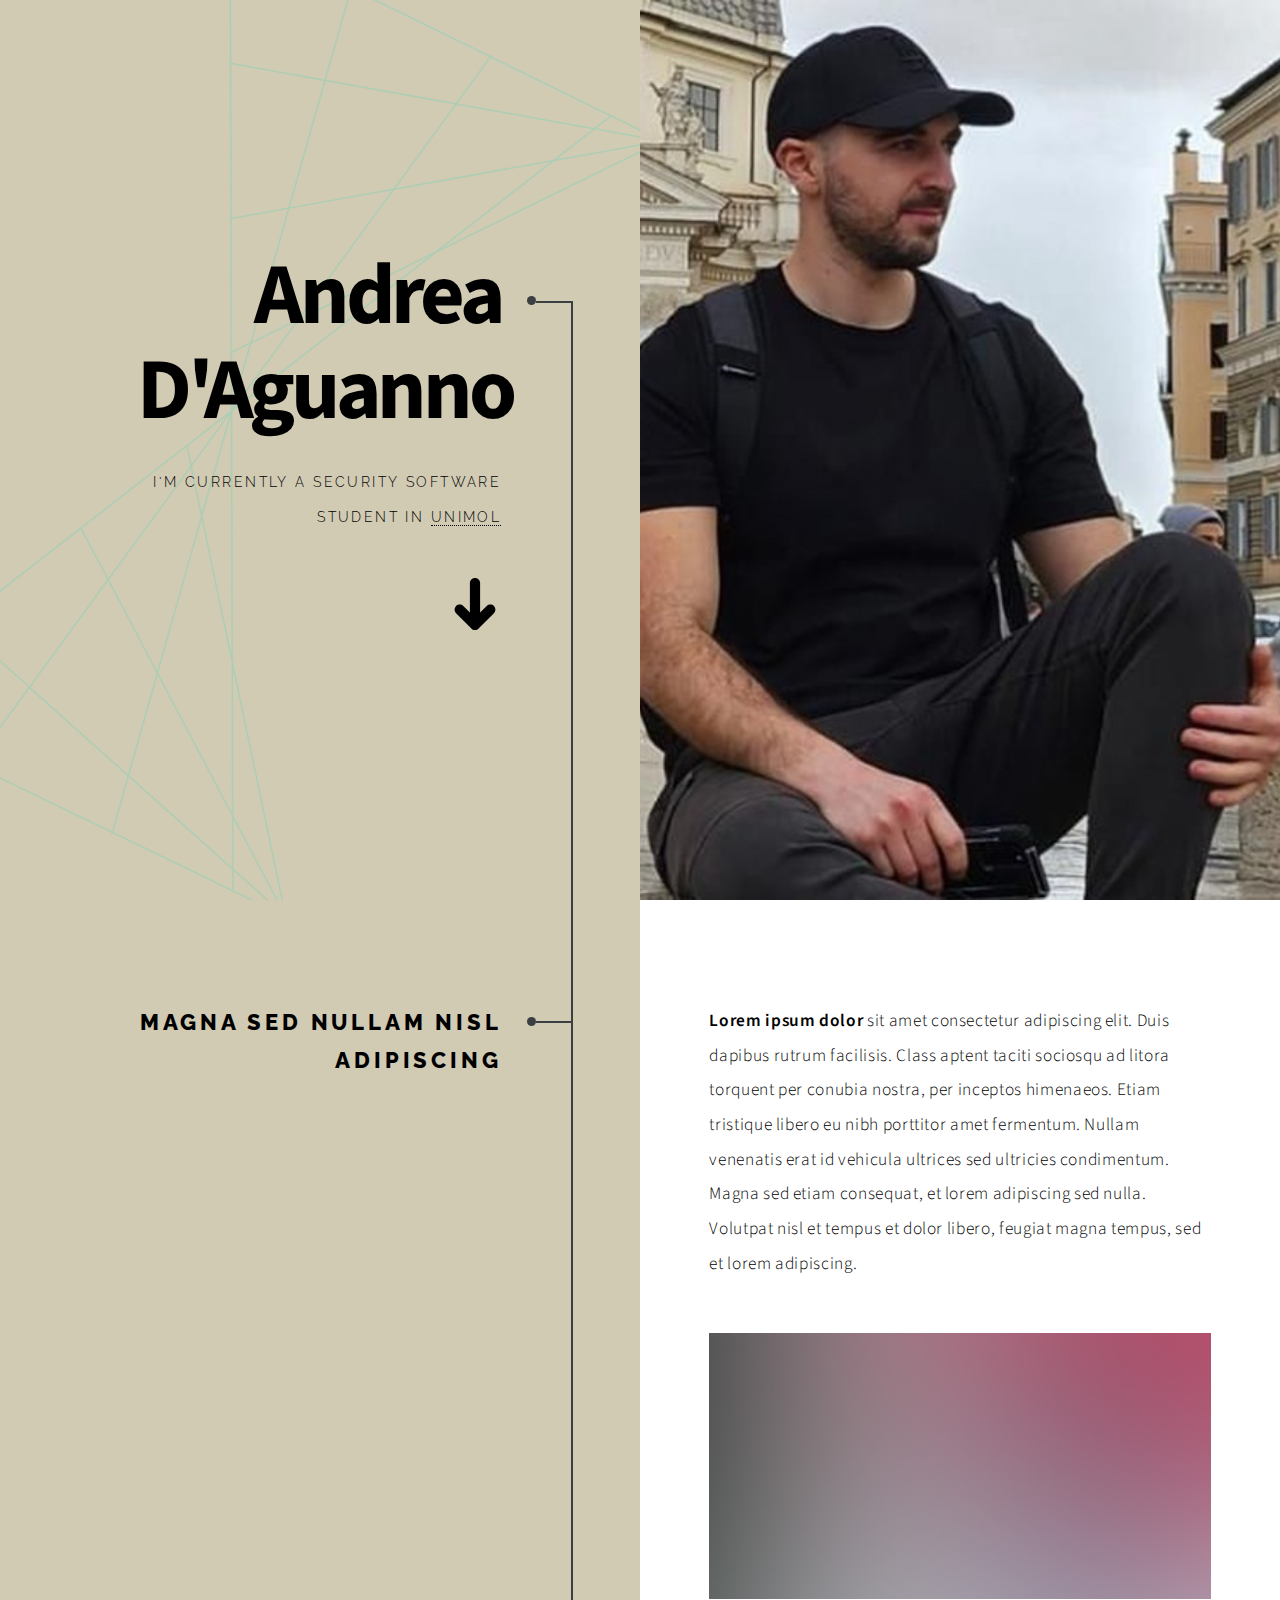
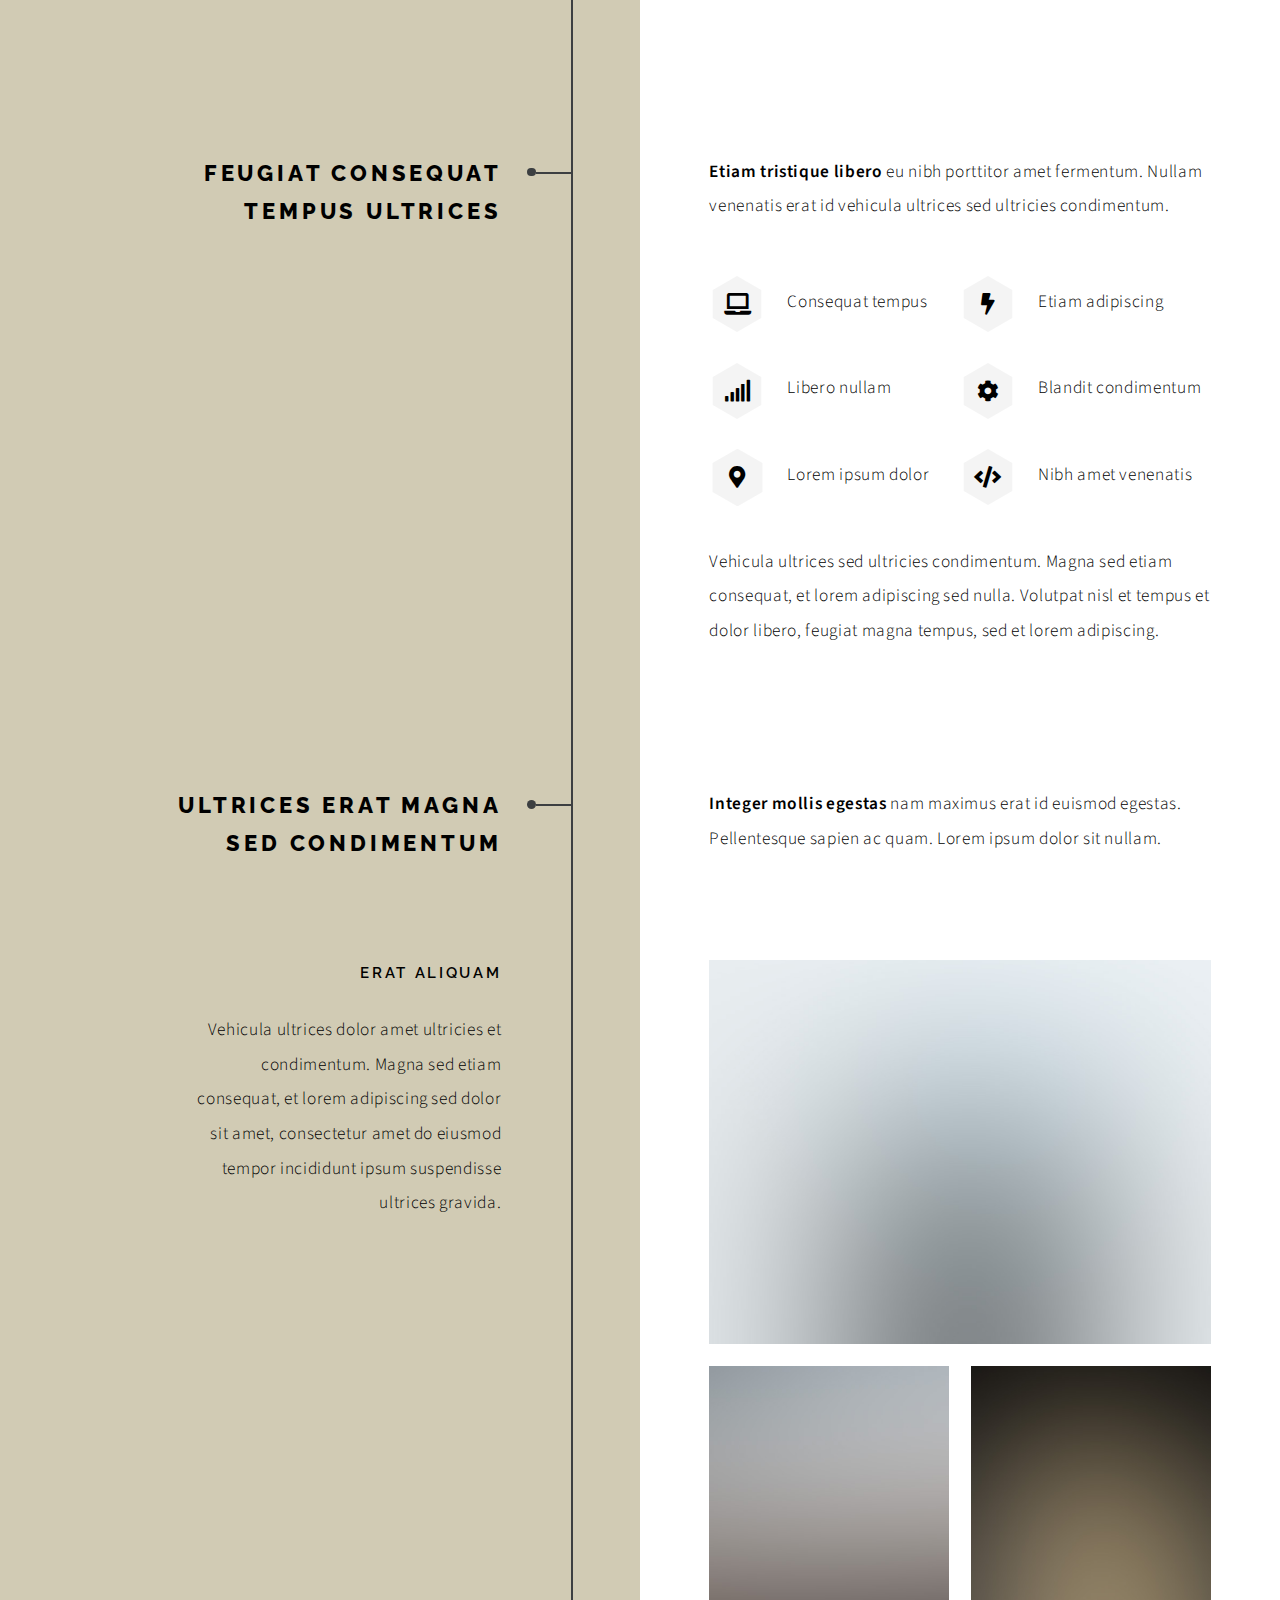
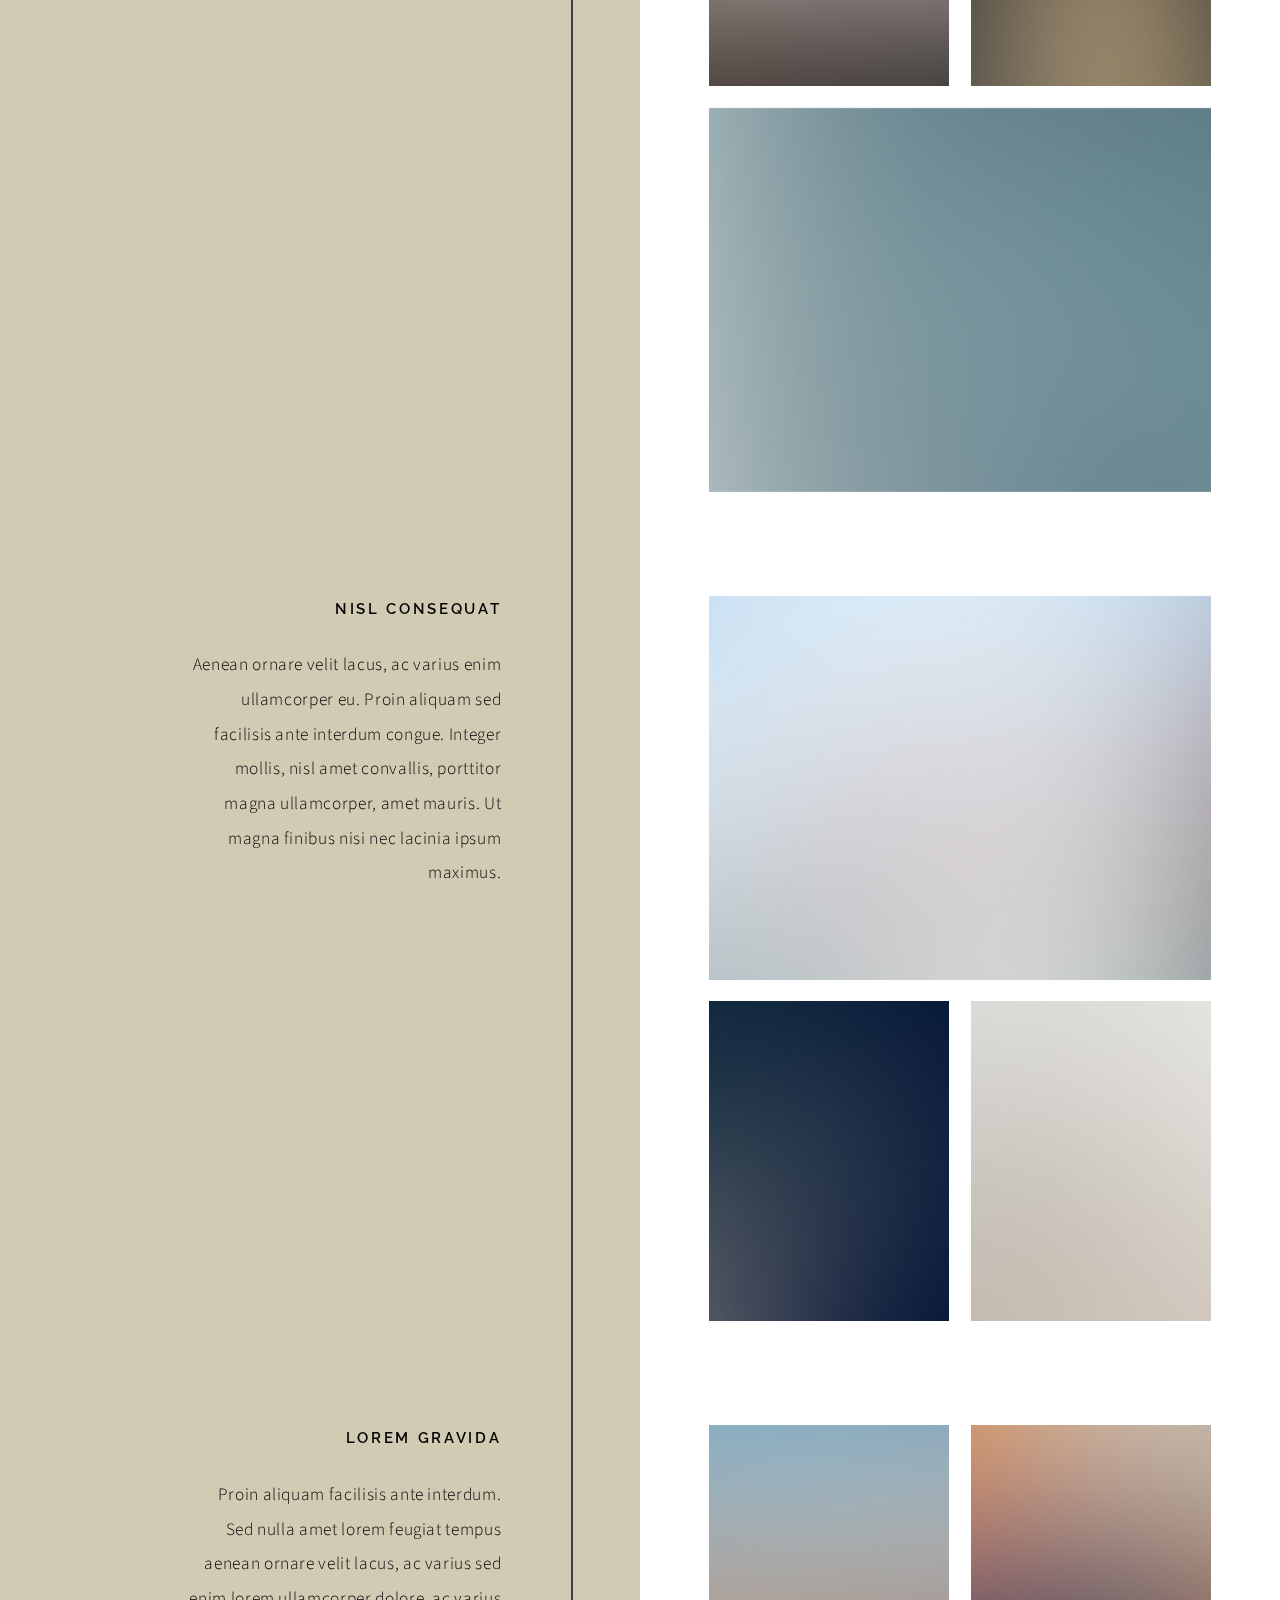
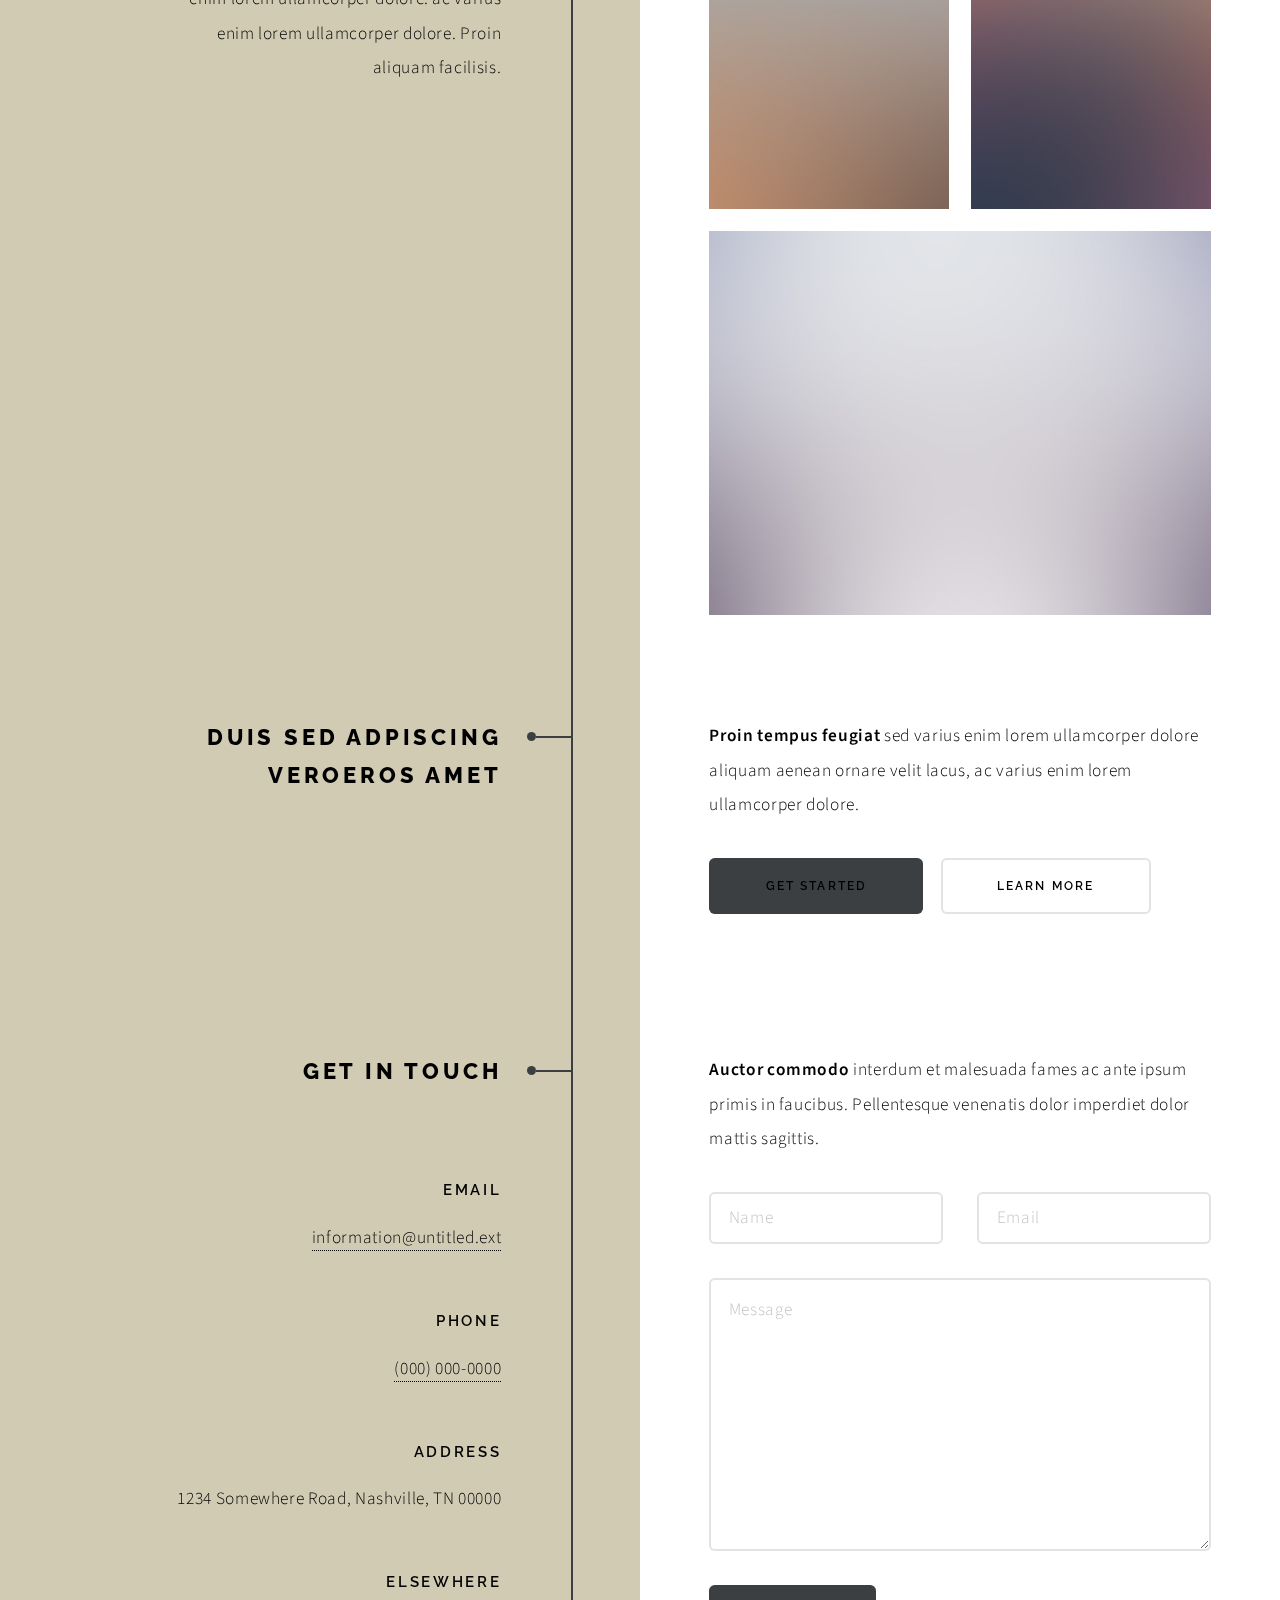
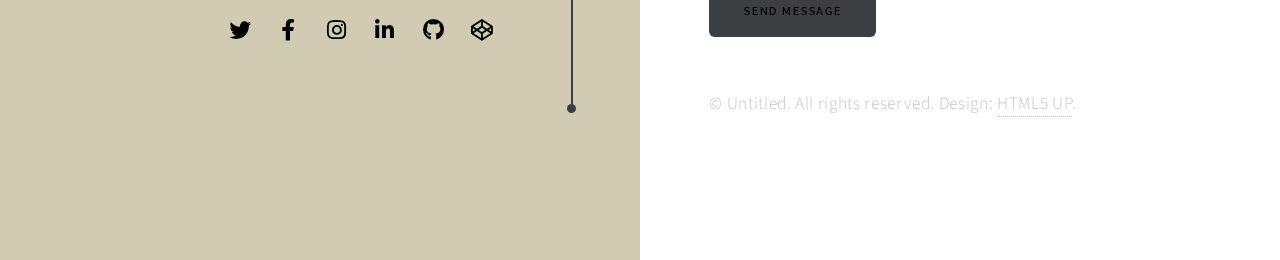
==== VERSION_2/index.html @ 6bb84427 "v" ====
<!DOCTYPE HTML>
<!--
	Paradigm Shift by HTML5 UP
	html5up.net | @ajlkn
	Free for personal and commercial use under the CCA 3.0 license (html5up.net/license)
-->
<html>
	<head>
		<title>Paradigm Shift by HTML5 UP</title>
		<meta charset="utf-8" />
		<meta name="viewport" content="width=device-width, initial-scale=1, user-scalable=no" />
		<meta name="description" content="" />
		<meta name="keywords" content="" />
		<link rel="stylesheet" href="assets/css/main.css" />
	</head>
	<body class="is-preload">

		<!-- Wrapper -->
			<div id="wrapper">

				<!-- Intro -->
					<section class="intro">
						<header>
							<h1>Andrea D'Aguanno</h1>
							<p>I'm currently a SECURITY SOFTWARE STUDENT IN <a href="http://unimol.it">unimol</a></p>
							<ul class="actions">
								<li><a href="#first" class="arrow scrolly"><span class="label">Next</span></a></li>
							</ul>
						</header>
						<div class="content">
							<span class="image fill" data-position="center"><img src="images/pic01.jpg" alt="" /></span>
						</div>
					</section>

				<!-- Section -->
					<section id="first">
						<header>
							<h2>Magna sed nullam nisl adipiscing</h2>
						</header>
						<div class="content">
							<p><strong>Lorem ipsum dolor</strong> sit amet consectetur adipiscing elit. Duis dapibus rutrum facilisis. Class aptent taciti sociosqu ad litora torquent per conubia nostra, per inceptos himenaeos. Etiam tristique libero eu nibh porttitor amet fermentum. Nullam venenatis erat id vehicula ultrices sed ultricies condimentum. Magna sed etiam consequat, et lorem adipiscing sed nulla. Volutpat nisl et tempus et dolor libero, feugiat magna tempus, sed et lorem adipiscing.</p>
							<span class="image main"><img src="images/pic02.jpg" alt="" /></span>
						</div>
					</section>

				<!-- Section -->
					<section>
						<header>
							<h2>Feugiat consequat tempus ultrices</h2>
						</header>
						<div class="content">
							<p><strong>Etiam tristique libero</strong> eu nibh porttitor amet fermentum. Nullam venenatis erat id vehicula ultrices sed ultricies condimentum.</p>
							<ul class="feature-icons">
								<li class="icon solid fa-laptop">Consequat tempus</li>
								<li class="icon solid fa-bolt">Etiam adipiscing</li>
								<li class="icon solid fa-signal">Libero nullam</li>
								<li class="icon solid fa-cog">Blandit condimentum</li>
								<li class="icon solid fa-map-marker-alt">Lorem ipsum dolor</li>
								<li class="icon solid fa-code">Nibh amet venenatis</li>
							</ul>
							<p>Vehicula ultrices sed ultricies condimentum. Magna sed etiam consequat, et lorem adipiscing sed nulla. Volutpat nisl et tempus et dolor libero, feugiat magna tempus, sed et lorem adipiscing.</p>
						</div>
					</section>

				<!-- Section -->
					<section>
						<header>
							<h2>Ultrices erat magna sed condimentum</h2>
						</header>
						<div class="content">
							<p><strong>Integer mollis egestas</strong> nam maximus erat id euismod egestas. Pellentesque sapien ac quam. Lorem ipsum dolor sit nullam.</p>

							<!-- Section -->
								<section>
									<header>
										<h3>Erat aliquam</h3>
										<p>Vehicula ultrices dolor amet ultricies et condimentum. Magna sed etiam consequat, et lorem adipiscing sed dolor sit amet, consectetur amet do eiusmod tempor incididunt  ipsum suspendisse ultrices gravida.</p>
									</header>
									<div class="content">
										<div class="gallery">
											<a href="images/gallery/fulls/01.jpg" class="landscape"><img src="images/gallery/thumbs/01.jpg" alt="" /></a>
											<a href="images/gallery/fulls/02.jpg"><img src="images/gallery/thumbs/02.jpg" alt="" /></a>
											<a href="images/gallery/fulls/03.jpg"><img src="images/gallery/thumbs/03.jpg" alt="" /></a>
											<a href="images/gallery/fulls/04.jpg" class="landscape"><img src="images/gallery/thumbs/04.jpg" alt="" /></a>
										</div>
									</div>
								</section>

							<!-- Section -->
								<section>
									<header>
										<h3>Nisl consequat</h3>
										<p>Aenean ornare velit lacus, ac varius enim ullamcorper eu. Proin aliquam sed facilisis ante interdum congue. Integer mollis, nisl amet convallis, porttitor magna ullamcorper, amet mauris. Ut magna finibus nisi nec lacinia ipsum maximus.</p>
									</header>
									<div class="content">
										<div class="gallery">
											<a href="images/gallery/fulls/05.jpg" class="landscape"><img src="images/gallery/thumbs/05.jpg" alt="" /></a>
											<a href="images/gallery/fulls/06.jpg"><img src="images/gallery/thumbs/06.jpg" alt="" /></a>
											<a href="images/gallery/fulls/07.jpg"><img src="images/gallery/thumbs/07.jpg" alt="" /></a>
										</div>
									</div>
								</section>

							<!-- Section -->
								<section>
									<header>
										<h3>Lorem gravida</h3>
										<p>Proin aliquam facilisis ante interdum. Sed nulla amet lorem feugiat tempus aenean ornare velit lacus, ac varius sed enim lorem ullamcorper dolore.  ac varius enim lorem ullamcorper dolore. Proin aliquam facilisis.</p>
									</header>
									<div class="content">
										<div class="gallery">
											<a href="images/gallery/fulls/08.jpg" class="portrait"><img src="images/gallery/thumbs/08.jpg" alt="" /></a>
											<a href="images/gallery/fulls/09.jpg" class="portrait"><img src="images/gallery/thumbs/09.jpg" alt="" /></a>
											<a href="images/gallery/fulls/10.jpg" class="landscape"><img src="images/gallery/thumbs/10.jpg" alt="" /></a>
										</div>
									</div>
								</section>

						</div>
					</section>

				<!-- Section -->
					<section>
						<header>
							<h2>Duis sed adpiscing veroeros amet</h2>
						</header>
						<div class="content">
							<p><strong>Proin tempus feugiat</strong> sed varius enim lorem ullamcorper dolore aliquam aenean ornare velit lacus, ac varius enim lorem ullamcorper dolore.</p>
							<ul class="actions">
								<li><a href="#" class="button primary large">Get Started</a></li>
								<li><a href="#" class="button large">Learn More</a></li>
							</ul>
						</div>
					</section>

				<!-- Elements -->
				<!--
					<section>
						<header>
							<h2>Elements</h2>
						</header>
						<div class="content">

							<section>
								<header>
									<h3>Text</h3>
								</header>
								<div class="content">
									<p>This is <b>bold</b> and this is <strong>strong</strong>. This is <i>italic</i> and this is <em>emphasized</em>.
									This is <sup>superscript</sup> text and this is <sub>subscript</sub> text.
									This is <u>underlined</u> and this is code: <code>for (;;) { ... }</code>. Finally, <a href="#">this is a link</a>.</p>
									<hr />
									<h2>Heading Level 2</h2>
									<h3>Heading Level 3</h3>
									<h4>Heading Level 4</h4>
									<h5>Heading Level 5</h5>
									<hr />
									<h5>Blockquote</h5>
									<blockquote>Fringilla nisl. Donec accumsan interdum nisi, quis tincidunt felis sagittis eget tempus euismod. Vestibulum ante ipsum primis in faucibus vestibulum. Blandit adipiscing eu felis iaculis volutpat ac adipiscing accumsan faucibus. Vestibulum ante ipsum primis in faucibus lorem ipsum dolor sit amet nullam adipiscing eu felis.</blockquote>
									<h5>Preformatted</h5>
									<pre><code>i = 0;

while (!deck.isInOrder()) {
  print 'Iteration ' + i;
  deck.shuffle();
  i++;
}

print 'Sorted in ' + i + ' iterations.';</code></pre>
								</div>
							</section>

							<section>
								<header>
									<h3>Lists</h3>
								</header>
								<div class="content">

									<h4>Unordered</h4>
									<ul>
										<li>Dolor pulvinar etiam.</li>
										<li>Sagittis adipiscing.</li>
										<li>Felis enim feugiat.</li>
									</ul>

									<h4>Alternate</h4>
									<ul class="alt">
										<li>Dolor pulvinar etiam.</li>
										<li>Sagittis adipiscing.</li>
										<li>Felis enim feugiat.</li>
									</ul>

									<h4>Ordered</h4>
									<ol>
										<li>Dolor pulvinar etiam.</li>
										<li>Etiam vel felis viverra.</li>
										<li>Felis enim feugiat.</li>
										<li>Dolor pulvinar etiam.</li>
										<li>Etiam vel felis lorem.</li>
										<li>Felis enim et feugiat.</li>
									</ol>
									<h4>Icons</h4>
									<ul class="icons">
										<li><a href="#" class="icon brands fa-twitter"><span class="label">Twitter</span></a></li>
										<li><a href="#" class="icon brands fa-facebook-f"><span class="label">Facebook</span></a></li>
										<li><a href="#" class="icon brands fa-instagram"><span class="label">Instagram</span></a></li>
										<li><a href="#" class="icon brands fa-github"><span class="label">Github</span></a></li>
									</ul>

									<h4>Actions</h4>
									<ul class="actions">
										<li><a href="#" class="button primary">Default</a></li>
										<li><a href="#" class="button">Default</a></li>
									</ul>
									<ul class="actions stacked">
										<li><a href="#" class="button primary">Default</a></li>
										<li><a href="#" class="button">Default</a></li>
									</ul>
								</div>
							</section>

							<section>
								<header>
									<h3>Table</h3>
								</header>
								<div class="content">
									<h4>Default</h4>
									<div class="table-wrapper">
										<table>
											<thead>
												<tr>
													<th>Name</th>
													<th>Description</th>
													<th>Price</th>
												</tr>
											</thead>
											<tbody>
												<tr>
													<td>Item One</td>
													<td>Ante turpis integer aliquet porttitor.</td>
													<td>29.99</td>
												</tr>
												<tr>
													<td>Item Two</td>
													<td>Vis ac commodo adipiscing arcu aliquet.</td>
													<td>19.99</td>
												</tr>
												<tr>
													<td>Item Three</td>
													<td> Morbi faucibus arcu accumsan lorem.</td>
													<td>29.99</td>
												</tr>
												<tr>
													<td>Item Four</td>
													<td>Vitae integer tempus condimentum.</td>
													<td>19.99</td>
												</tr>
												<tr>
													<td>Item Five</td>
													<td>Ante turpis integer aliquet porttitor.</td>
													<td>29.99</td>
												</tr>
											</tbody>
											<tfoot>
												<tr>
													<td colspan="2"></td>
													<td>100.00</td>
												</tr>
											</tfoot>
										</table>
									</div>

									<h4>Alternate</h4>
									<div class="table-wrapper">
										<table class="alt">
											<thead>
												<tr>
													<th>Name</th>
													<th>Description</th>
													<th>Price</th>
												</tr>
											</thead>
											<tbody>
												<tr>
													<td>Item One</td>
													<td>Ante turpis integer aliquet porttitor.</td>
													<td>29.99</td>
												</tr>
												<tr>
													<td>Item Two</td>
													<td>Vis ac commodo adipiscing arcu aliquet.</td>
													<td>19.99</td>
												</tr>
												<tr>
													<td>Item Three</td>
													<td> Morbi faucibus arcu accumsan lorem.</td>
													<td>29.99</td>
												</tr>
												<tr>
													<td>Item Four</td>
													<td>Vitae integer tempus condimentum.</td>
													<td>19.99</td>
												</tr>
												<tr>
													<td>Item Five</td>
													<td>Ante turpis integer aliquet porttitor.</td>
													<td>29.99</td>
												</tr>
											</tbody>
											<tfoot>
												<tr>
													<td colspan="2"></td>
													<td>100.00</td>
												</tr>
											</tfoot>
										</table>
									</div>
								</div>
							</section>

							<section>
								<header>
									<h3>Buttons</h3>
								</header>
								<div class="content">
									<ul class="actions">
										<li><a href="#" class="button primary">Primary</a></li>
										<li><a href="#" class="button">Default</a></li>
									</ul>
									<ul class="actions">
										<li><a href="#" class="button large">Large</a></li>
										<li><a href="#" class="button">Default</a></li>
										<li><a href="#" class="button small">Small</a></li>
									</ul>
									<ul class="actions">
										<li><a href="#" class="button primary icon solid fa-download">Icon</a></li>
										<li><a href="#" class="button icon solid fa-download">Icon</a></li>
									</ul>
									<ul class="actions">
										<li><span class="button primary disabled">Disabled</span></li>
										<li><span class="button disabled">Disabled</span></li>
									</ul>
								</div>
							</section>

							<section>
								<header>
									<h3>Form</h3>
								</header>
								<div class="content">
									<form method="post" action="#">
										<div class="fields">
											<div class="field half">
												<label for="demo-name">Name</label>
												<input type="text" name="demo-name" id="demo-name" value="" placeholder="Jane Doe" />
											</div>
											<div class="field half">
												<label for="demo-email">Email</label>
												<input type="email" name="demo-email" id="demo-email" value="" placeholder="jane@untitled.tld" />
											</div>
											<div class="field">
												<label for="demo-category">Category</label>
												<select name="demo-category" id="demo-category">
													<option value="">-</option>
													<option value="1">Manufacturing</option>
													<option value="1">Shipping</option>
													<option value="1">Administration</option>
													<option value="1">Human Resources</option>
												</select>
											</div>
											<div class="field half">
												<input type="radio" id="demo-priority-low" name="demo-priority" checked>
												<label for="demo-priority-low">Low</label>
											</div>
											<div class="field half">
												<input type="radio" id="demo-priority-high" name="demo-priority">
												<label for="demo-priority-high">High</label>
											</div>
											<div class="field half">
												<input type="checkbox" id="demo-copy" name="demo-copy">
												<label for="demo-copy">Email me a copy</label>
											</div>
											<div class="field half">
												<input type="checkbox" id="demo-human" name="demo-human" checked>
												<label for="demo-human">Not a robot</label>
											</div>
											<div class="field">
												<label for="demo-message">Message</label>
												<textarea name="demo-message" id="demo-message" placeholder="Enter your message" rows="6"></textarea>
											</div>
										</div>
										<ul class="actions">
											<li><input type="submit" value="Send Message" class="primary" /></li>
											<li><input type="reset" value="Reset" /></li>
										</ul>
									</form>
								</div>
							</section>

						</div>
					</section>
				-->

				<!-- Section -->
					<section>
						<header>
							<h2>Get in touch</h2>
						</header>
						<div class="content">
							<p><strong>Auctor commodo</strong> interdum et malesuada fames ac ante ipsum primis in faucibus. Pellentesque venenatis dolor imperdiet dolor mattis sagittis.</p>
							<form>
								<div class="fields">
									<div class="field half">
										<input type="text" name="name" id="name" placeholder="Name" />
									</div>
									<div class="field half">
										<input type="email" name="email" id="email" placeholder="Email" />
									</div>
									<div class="field">
										<textarea name="message" id="message" placeholder="Message" rows="7"></textarea>
									</div>
								</div>
								<ul class="actions">
									<li><input type="submit" value="Send Message" class="button primary" /></li>
								</ul>
							</form>
						</div>
						<footer>
							<ul class="items">
								<li>
									<h3>Email</h3>
									<a href="#">information@untitled.ext</a>
								</li>
								<li>
									<h3>Phone</h3>
									<a href="#">(000) 000-0000</a>
								</li>
								<li>
									<h3>Address</h3>
									<span>1234 Somewhere Road, Nashville, TN 00000</span>
								</li>
								<li>
									<h3>Elsewhere</h3>
									<ul class="icons">
										<li><a href="#" class="icon brands fa-twitter"><span class="label">Twitter</span></a></li>
										<li><a href="#" class="icon brands fa-facebook-f"><span class="label">Facebook</span></a></li>
										<li><a href="#" class="icon brands fa-instagram"><span class="label">Instagram</span></a></li>
										<li><a href="#" class="icon brands fa-linkedin-in"><span class="label">LinkedIn</span></a></li>
										<li><a href="#" class="icon brands fa-github"><span class="label">GitHub</span></a></li>
										<li><a href="#" class="icon brands fa-codepen"><span class="label">Codepen</span></a></li>
									</ul>
								</li>
							</ul>
						</footer>
					</section>

				<!-- Copyright -->
					<div class="copyright">&copy; Untitled. All rights reserved. Design: <a href="https://html5up.net">HTML5 UP</a>.</div>

			</div>

		<!-- Scripts -->
			<script src="assets/js/jquery.min.js"></script>
			<script src="assets/js/jquery.scrolly.min.js"></script>
			<script src="assets/js/browser.min.js"></script>
			<script src="assets/js/breakpoints.min.js"></script>
			<script src="assets/js/util.js"></script>
			<script src="assets/js/main.js"></script>

	</body>
</html>
---- VERSION_2/assets/css/main.css ----
@import url(fontawesome-all.min.css);
@import url("https://fonts.googleapis.com/css?family=Source+Sans+Pro:300,600,700,300i,600i,700i|Raleway:600,800");

/*
	Paradigm Shift by HTML5 UP
	html5up.net | @ajlkn
	Free for personal and commercial use under the CCA 3.0 license (html5up.net/license)
*/

html, body, div, span, applet, object,
iframe, h1, h2, h3, h4, h5, h6, p, blockquote,
pre, a, abbr, acronym, address, big, cite,
code, del, dfn, em, img, ins, kbd, q, s, samp,
small, strike, strong, sub, sup, tt, var, b,
u, i, center, dl, dt, dd, ol, ul, li, fieldset,
form, label, legend, table, caption, tbody,
tfoot, thead, tr, th, td, article, aside,
canvas, details, embed, figure, figcaption,
footer, header, hgroup, menu, nav, output, ruby,
section, summary, time, mark, audio, video {
	margin: 0;
	padding: 0;
	border: 0;
	font-size: 100%;
	font: inherit;
	vertical-align: baseline;}

article, aside, details, figcaption, figure,
footer, header, hgroup, menu, nav, section {
	display: block;}

body {
	line-height: 1;
}

ol, ul {
	list-style: none;
}

blockquote, q {
	quotes: none;
}

	blockquote:before, blockquote:after, q:before, q:after {
		content: '';
		content: none;
	}

table {
	border-collapse: collapse;
	border-spacing: 0;
}

body {
	-webkit-text-size-adjust: none;
}

mark {
	background-color: transparent;
	color: inherit;
}

input::-moz-focus-inner {
	border: 0;
	padding: 0;
}

input, select, textarea {
	-moz-appearance: none;
	-webkit-appearance: none;
	-ms-appearance: none;
	appearance: none;
}

/* Basic */

	@-ms-viewport {
		width: device-width;
	}

	body {
		-ms-overflow-style: scrollbar;
	}

	@media screen and (max-width: 480px) {

		html, body {
			min-width: 320px;
		}

	}

	html {
		box-sizing: border-box;
	}

	*, *:before, *:after {
		box-sizing: inherit;
	}

	html {
		overflow-x: hidden;
	}

	body {
		background: #ffffff;
		overflow-x: hidden;
	}

		body.is-preload *, body.is-preload *:before, body.is-preload *:after {
			-moz-animation: none !important;
			-webkit-animation: none !important;
			-ms-animation: none !important;
			animation: none !important;
			-moz-transition: none !important;
			-webkit-transition: none !important;
			-ms-transition: none !important;
			transition: none !important;
		}

/* Typography */

	html {
		font-size: 18pt;
	}

		@media screen and (max-width: 1920px) {

			html {
				font-size: 13pt;
			}

		}

		@media screen and (max-width: 1152px) {

			html {
				font-size: 14pt;
			}

		}

		@media screen and (max-width: 736px) {

			html {
				font-size: 12pt;
			}

		}

		@media screen and (max-width: 480px) {

			html {
				font-size: 11pt;
			}

		}

	body {
		background-color: #ffffff;
		color: #000000;
	}

	body, input, select, textarea {
		color: #000000;
		font-family: "Source Sans Pro", Helvetica, sans-serif;
		font-size: 1rem;
		font-weight: 300;
		letter-spacing: 0.0375em;
		line-height: 2;
	}

	a {
		-moz-transition: border-bottom-color 0.25s ease-in-out;
		-webkit-transition: border-bottom-color 0.25s ease-in-out;
		-ms-transition: border-bottom-color 0.25s ease-in-out;
		transition: border-bottom-color 0.25s ease-in-out;
		text-decoration: none;
		color: #000000;
		border-bottom: dotted 1px;
	}

		a:hover {
			text-decoration: none;
			border-bottom-color: transparent;
		}

	strong, b {
		font-weight: 600;
		color: #000000;
	}

	em, i {
		font-style: italic;
	}

	p {
		margin: 0 0 2rem 0;
	}

	h1, h2, h3, h4, h5, h6 {
		color: #000000;
		font-family: "Raleway", Helvetica, sans-serif;
		font-weight: 600;
		letter-spacing: 0.175em;
		line-height: 1.75;
		margin: 0 0 1.5rem 0;
		text-transform: uppercase;
	}

		h1 a, h2 a, h3 a, h4 a, h5 a, h6 a {
			color: inherit;
			text-decoration: none;
		}

	h1 {
		font-family: "Source Sans Pro", Helvetica, sans-serif;
		font-size: 5rem;
		font-weight: 700;
		letter-spacing: -0.05em;
		line-height: 1.1;
		margin: 0 0 1.5rem 0;
		text-transform: none;
	}

	h2 {
		font-size: 1.25rem;
		font-weight: 800;
		margin: 0 0 2rem 0;
	}

	h3 {
		font-size: 0.875rem;
	}

	h4 {
		font-size: 0.875rem;
	}

	h5 {
		font-size: 0.75rem;
	}

	h6 {
		font-size: 0.625rem;
	}

	@media screen and (max-width: 736px) {

		h1 {
			font-size: 4.5rem;
			line-height: 1.1;
		}

		h2 {
			font-size: 1.25rem;
			line-height: 1.7;
		}

		h3 {
			font-size: 0.9rem;
		}

		h4 {
			font-size: 0.75rem;
		}

		h5 {
			font-size: 0.675rem;
		}

	}

	@media screen and (max-width: 360px) {

		h1 {
			font-size: 3.75rem;
		}

		h2 {
			font-size: 1.125rem;
		}

		h3 {
			font-size: 0.8rem;
		}

		h4 {
			font-size: 0.675rem;
		}

		h5 {
			font-size: 0.675rem;
		}

	}

	sub {
		font-size: 0.8rem;
		position: relative;
		top: 0.5rem;
	}

	sup {
		font-size: 0.8rem;
		position: relative;
		top: -0.5rem;
	}

	blockquote {
		border-left: solid 0.5rem rgba(144, 144, 144, 0.25);
		font-style: italic;
		margin: 0 0 2rem 0;
		padding: 1rem 0 1rem 2rem;
	}

	code {
		background: rgba(144, 144, 144, 0.1);
		border-radius: 0.325rem;
		font-family: "Courier New", monospace;
		font-size: 0.9rem;
		margin: 0 0.25rem;
		padding: 0.25rem 0.65rem;
	}

	pre {
		-webkit-overflow-scrolling: touch;
		font-family: "Courier New", monospace;
		font-size: 0.9rem;
		margin: 0 0 2rem 0;
		width: 100%;
	}

		pre code {
			display: block;
			line-height: 1.75;
			padding: 1rem 1.5rem;
			overflow-x: auto;
		}

	hr {
		border: 0;
		border-bottom: solid 2px rgba(144, 144, 144, 0.25);
		margin: 3rem 0;
	}

		hr.major {
			margin: 5rem 0;
		}

		@media screen and (max-width: 736px) {

			hr.major {
				margin: 3rem 0;
			}

		}

/* Row */

	.row {
		display: flex;
		flex-wrap: wrap;
		box-sizing: border-box;
		align-items: stretch;
	}

		.row > * {
			box-sizing: border-box;
		}

		.row.gtr-uniform > * > :last-child {
			margin-bottom: 0;
		}

		.row.aln-left {
			justify-content: flex-start;
		}

		.row.aln-center {
			justify-content: center;
		}

		.row.aln-right {
			justify-content: flex-end;
		}

		.row.aln-top {
			align-items: flex-start;
		}

		.row.aln-middle {
			align-items: center;
		}

		.row.aln-bottom {
			align-items: flex-end;
		}

		.row > .imp {
			order: -1;
		}

		.row > .col-1 {
			width: 8.33333%;
		}

		.row > .off-1 {
			margin-left: 8.33333%;
		}

		.row > .col-2 {
			width: 16.66667%;
		}

		.row > .off-2 {
			margin-left: 16.66667%;
		}

		.row > .col-3 {
			width: 25%;
		}

		.row > .off-3 {
			margin-left: 25%;
		}

		.row > .col-4 {
			width: 33.33333%;
		}

		.row > .off-4 {
			margin-left: 33.33333%;
		}

		.row > .col-5 {
			width: 41.66667%;
		}

		.row > .off-5 {
			margin-left: 41.66667%;
		}

		.row > .col-6 {
			width: 50%;
		}

		.row > .off-6 {
			margin-left: 50%;
		}

		.row > .col-7 {
			width: 58.33333%;
		}

		.row > .off-7 {
			margin-left: 58.33333%;
		}

		.row > .col-8 {
			width: 66.66667%;
		}

		.row > .off-8 {
			margin-left: 66.66667%;
		}

		.row > .col-9 {
			width: 75%;
		}

		.row > .off-9 {
			margin-left: 75%;
		}

		.row > .col-10 {
			width: 83.33333%;
		}

		.row > .off-10 {
			margin-left: 83.33333%;
		}

		.row > .col-11 {
			width: 91.66667%;
		}

		.row > .off-11 {
			margin-left: 91.66667%;
		}

		.row > .col-12 {
			width: 100%;
		}

		.row > .off-12 {
			margin-left: 100%;
		}

		.row.gtr-0 {
			margin-top: 0;
			margin-left: 0rem;
		}

			.row.gtr-0 > * {
				padding: 0 0 0 0rem;
			}

			.row.gtr-0.gtr-uniform {
				margin-top: 0rem;
			}

				.row.gtr-0.gtr-uniform > * {
					padding-top: 0rem;
				}

		.row.gtr-25 {
			margin-top: 0;
			margin-left: -0.5rem;
		}

			.row.gtr-25 > * {
				padding: 0 0 0 0.5rem;
			}

			.row.gtr-25.gtr-uniform {
				margin-top: -0.5rem;
			}

				.row.gtr-25.gtr-uniform > * {
					padding-top: 0.5rem;
				}

		.row.gtr-50 {
			margin-top: 0;
			margin-left: -1rem;
		}

			.row.gtr-50 > * {
				padding: 0 0 0 1rem;
			}

			.row.gtr-50.gtr-uniform {
				margin-top: -1rem;
			}

				.row.gtr-50.gtr-uniform > * {
					padding-top: 1rem;
				}

		.row {
			margin-top: 0;
			margin-left: -2rem;
		}

			.row > * {
				padding: 0 0 0 2rem;
			}

			.row.gtr-uniform {
				margin-top: -2rem;
			}

				.row.gtr-uniform > * {
					padding-top: 2rem;
				}

		.row.gtr-150 {
			margin-top: 0;
			margin-left: -3rem;
		}

			.row.gtr-150 > * {
				padding: 0 0 0 3rem;
			}

			.row.gtr-150.gtr-uniform {
				margin-top: -3rem;
			}

				.row.gtr-150.gtr-uniform > * {
					padding-top: 3rem;
				}

		.row.gtr-200 {
			margin-top: 0;
			margin-left: -4rem;
		}

			.row.gtr-200 > * {
				padding: 0 0 0 4rem;
			}

			.row.gtr-200.gtr-uniform {
				margin-top: -4rem;
			}

				.row.gtr-200.gtr-uniform > * {
					padding-top: 4rem;
				}

		@media screen and (max-width: 1920px) {

			.row {
				display: flex;
				flex-wrap: wrap;
				box-sizing: border-box;
				align-items: stretch;
			}

				.row > * {
					box-sizing: border-box;
				}

				.row.gtr-uniform > * > :last-child {
					margin-bottom: 0;
				}

				.row.aln-left {
					justify-content: flex-start;
				}

				.row.aln-center {
					justify-content: center;
				}

				.row.aln-right {
					justify-content: flex-end;
				}

				.row.aln-top {
					align-items: flex-start;
				}

				.row.aln-middle {
					align-items: center;
				}

				.row.aln-bottom {
					align-items: flex-end;
				}

				.row > .imp-xlarge {
					order: -1;
				}

				.row > .col-1-xlarge {
					width: 8.33333%;
				}

				.row > .off-1-xlarge {
					margin-left: 8.33333%;
				}

				.row > .col-2-xlarge {
					width: 16.66667%;
				}

				.row > .off-2-xlarge {
					margin-left: 16.66667%;
				}

				.row > .col-3-xlarge {
					width: 25%;
				}

				.row > .off-3-xlarge {
					margin-left: 25%;
				}

				.row > .col-4-xlarge {
					width: 33.33333%;
				}

				.row > .off-4-xlarge {
					margin-left: 33.33333%;
				}

				.row > .col-5-xlarge {
					width: 41.66667%;
				}

				.row > .off-5-xlarge {
					margin-left: 41.66667%;
				}

				.row > .col-6-xlarge {
					width: 50%;
				}

				.row > .off-6-xlarge {
					margin-left: 50%;
				}

				.row > .col-7-xlarge {
					width: 58.33333%;
				}

				.row > .off-7-xlarge {
					margin-left: 58.33333%;
				}

				.row > .col-8-xlarge {
					width: 66.66667%;
				}

				.row > .off-8-xlarge {
					margin-left: 66.66667%;
				}

				.row > .col-9-xlarge {
					width: 75%;
				}

				.row > .off-9-xlarge {
					margin-left: 75%;
				}

				.row > .col-10-xlarge {
					width: 83.33333%;
				}

				.row > .off-10-xlarge {
					margin-left: 83.33333%;
				}

				.row > .col-11-xlarge {
					width: 91.66667%;
				}

				.row > .off-11-xlarge {
					margin-left: 91.66667%;
				}

				.row > .col-12-xlarge {
					width: 100%;
				}

				.row > .off-12-xlarge {
					margin-left: 100%;
				}

				.row.gtr-0 {
					margin-top: 0;
					margin-left: 0rem;
				}

					.row.gtr-0 > * {
						padding: 0 0 0 0rem;
					}

					.row.gtr-0.gtr-uniform {
						margin-top: 0rem;
					}

						.row.gtr-0.gtr-uniform > * {
							padding-top: 0rem;
						}

				.row.gtr-25 {
					margin-top: 0;
					margin-left: -0.5rem;
				}

					.row.gtr-25 > * {
						padding: 0 0 0 0.5rem;
					}

					.row.gtr-25.gtr-uniform {
						margin-top: -0.5rem;
					}

						.row.gtr-25.gtr-uniform > * {
							padding-top: 0.5rem;
						}

				.row.gtr-50 {
					margin-top: 0;
					margin-left: -1rem;
				}

					.row.gtr-50 > * {
						padding: 0 0 0 1rem;
					}

					.row.gtr-50.gtr-uniform {
						margin-top: -1rem;
					}

						.row.gtr-50.gtr-uniform > * {
							padding-top: 1rem;
						}

				.row {
					margin-top: 0;
					margin-left: -2rem;
				}

					.row > * {
						padding: 0 0 0 2rem;
					}

					.row.gtr-uniform {
						margin-top: -2rem;
					}

						.row.gtr-uniform > * {
							padding-top: 2rem;
						}

				.row.gtr-150 {
					margin-top: 0;
					margin-left: -3rem;
				}

					.row.gtr-150 > * {
						padding: 0 0 0 3rem;
					}

					.row.gtr-150.gtr-uniform {
						margin-top: -3rem;
					}

						.row.gtr-150.gtr-uniform > * {
							padding-top: 3rem;
						}

				.row.gtr-200 {
					margin-top: 0;
					margin-left: -4rem;
				}

					.row.gtr-200 > * {
						padding: 0 0 0 4rem;
					}

					.row.gtr-200.gtr-uniform {
						margin-top: -4rem;
					}

						.row.gtr-200.gtr-uniform > * {
							padding-top: 4rem;
						}

		}

		@media screen and (max-width: 1280px) {

			.row {
				display: flex;
				flex-wrap: wrap;
				box-sizing: border-box;
				align-items: stretch;
			}

				.row > * {
					box-sizing: border-box;
				}

				.row.gtr-uniform > * > :last-child {
					margin-bottom: 0;
				}

				.row.aln-left {
					justify-content: flex-start;
				}

				.row.aln-center {
					justify-content: center;
				}

				.row.aln-right {
					justify-content: flex-end;
				}

				.row.aln-top {
					align-items: flex-start;
				}

				.row.aln-middle {
					align-items: center;
				}

				.row.aln-bottom {
					align-items: flex-end;
				}

				.row > .imp-large {
					order: -1;
				}

				.row > .col-1-large {
					width: 8.33333%;
				}

				.row > .off-1-large {
					margin-left: 8.33333%;
				}

				.row > .col-2-large {
					width: 16.66667%;
				}

				.row > .off-2-large {
					margin-left: 16.66667%;
				}

				.row > .col-3-large {
					width: 25%;
				}

				.row > .off-3-large {
					margin-left: 25%;
				}

				.row > .col-4-large {
					width: 33.33333%;
				}

				.row > .off-4-large {
					margin-left: 33.33333%;
				}

				.row > .col-5-large {
					width: 41.66667%;
				}

				.row > .off-5-large {
					margin-left: 41.66667%;
				}

				.row > .col-6-large {
					width: 50%;
				}

				.row > .off-6-large {
					margin-left: 50%;
				}

				.row > .col-7-large {
					width: 58.33333%;
				}

				.row > .off-7-large {
					margin-left: 58.33333%;
				}

				.row > .col-8-large {
					width: 66.66667%;
				}

				.row > .off-8-large {
					margin-left: 66.66667%;
				}

				.row > .col-9-large {
					width: 75%;
				}

				.row > .off-9-large {
					margin-left: 75%;
				}

				.row > .col-10-large {
					width: 83.33333%;
				}

				.row > .off-10-large {
					margin-left: 83.33333%;
				}

				.row > .col-11-large {
					width: 91.66667%;
				}

				.row > .off-11-large {
					margin-left: 91.66667%;
				}

				.row > .col-12-large {
					width: 100%;
				}

				.row > .off-12-large {
					margin-left: 100%;
				}

				.row.gtr-0 {
					margin-top: 0;
					margin-left: 0rem;
				}

					.row.gtr-0 > * {
						padding: 0 0 0 0rem;
					}

					.row.gtr-0.gtr-uniform {
						margin-top: 0rem;
					}

						.row.gtr-0.gtr-uniform > * {
							padding-top: 0rem;
						}

				.row.gtr-25 {
					margin-top: 0;
					margin-left: -0.375rem;
				}

					.row.gtr-25 > * {
						padding: 0 0 0 0.375rem;
					}

					.row.gtr-25.gtr-uniform {
						margin-top: -0.375rem;
					}

						.row.gtr-25.gtr-uniform > * {
							padding-top: 0.375rem;
						}

				.row.gtr-50 {
					margin-top: 0;
					margin-left: -0.75rem;
				}

					.row.gtr-50 > * {
						padding: 0 0 0 0.75rem;
					}

					.row.gtr-50.gtr-uniform {
						margin-top: -0.75rem;
					}

						.row.gtr-50.gtr-uniform > * {
							padding-top: 0.75rem;
						}

				.row {
					margin-top: 0;
					margin-left: -1.5rem;
				}

					.row > * {
						padding: 0 0 0 1.5rem;
					}

					.row.gtr-uniform {
						margin-top: -1.5rem;
					}

						.row.gtr-uniform > * {
							padding-top: 1.5rem;
						}

				.row.gtr-150 {
					margin-top: 0;
					margin-left: -2.25rem;
				}

					.row.gtr-150 > * {
						padding: 0 0 0 2.25rem;
					}

					.row.gtr-150.gtr-uniform {
						margin-top: -2.25rem;
					}

						.row.gtr-150.gtr-uniform > * {
							padding-top: 2.25rem;
						}

				.row.gtr-200 {
					margin-top: 0;
					margin-left: -3rem;
				}

					.row.gtr-200 > * {
						padding: 0 0 0 3rem;
					}

					.row.gtr-200.gtr-uniform {
						margin-top: -3rem;
					}

						.row.gtr-200.gtr-uniform > * {
							padding-top: 3rem;
						}

		}

		@media screen and (max-width: 1152px) {

			.row {
				display: flex;
				flex-wrap: wrap;
				box-sizing: border-box;
				align-items: stretch;
			}

				.row > * {
					box-sizing: border-box;
				}

				.row.gtr-uniform > * > :last-child {
					margin-bottom: 0;
				}

				.row.aln-left {
					justify-content: flex-start;
				}

				.row.aln-center {
					justify-content: center;
				}

				.row.aln-right {
					justify-content: flex-end;
				}

				.row.aln-top {
					align-items: flex-start;
				}

				.row.aln-middle {
					align-items: center;
				}

				.row.aln-bottom {
					align-items: flex-end;
				}

				.row > .imp-medium {
					order: -1;
				}

				.row > .col-1-medium {
					width: 8.33333%;
				}

				.row > .off-1-medium {
					margin-left: 8.33333%;
				}

				.row > .col-2-medium {
					width: 16.66667%;
				}

				.row > .off-2-medium {
					margin-left: 16.66667%;
				}

				.row > .col-3-medium {
					width: 25%;
				}

				.row > .off-3-medium {
					margin-left: 25%;
				}

				.row > .col-4-medium {
					width: 33.33333%;
				}

				.row > .off-4-medium {
					margin-left: 33.33333%;
				}

				.row > .col-5-medium {
					width: 41.66667%;
				}

				.row > .off-5-medium {
					margin-left: 41.66667%;
				}

				.row > .col-6-medium {
					width: 50%;
				}

				.row > .off-6-medium {
					margin-left: 50%;
				}

				.row > .col-7-medium {
					width: 58.33333%;
				}

				.row > .off-7-medium {
					margin-left: 58.33333%;
				}

				.row > .col-8-medium {
					width: 66.66667%;
				}

				.row > .off-8-medium {
					margin-left: 66.66667%;
				}

				.row > .col-9-medium {
					width: 75%;
				}

				.row > .off-9-medium {
					margin-left: 75%;
				}

				.row > .col-10-medium {
					width: 83.33333%;
				}

				.row > .off-10-medium {
					margin-left: 83.33333%;
				}

				.row > .col-11-medium {
					width: 91.66667%;
				}

				.row > .off-11-medium {
					margin-left: 91.66667%;
				}

				.row > .col-12-medium {
					width: 100%;
				}

				.row > .off-12-medium {
					margin-left: 100%;
				}

				.row.gtr-0 {
					margin-top: 0;
					margin-left: 0rem;
				}

					.row.gtr-0 > * {
						padding: 0 0 0 0rem;
					}

					.row.gtr-0.gtr-uniform {
						margin-top: 0rem;
					}

						.row.gtr-0.gtr-uniform > * {
							padding-top: 0rem;
						}

				.row.gtr-25 {
					margin-top: 0;
					margin-left: -0.375rem;
				}

					.row.gtr-25 > * {
						padding: 0 0 0 0.375rem;
					}

					.row.gtr-25.gtr-uniform {
						margin-top: -0.375rem;
					}

						.row.gtr-25.gtr-uniform > * {
							padding-top: 0.375rem;
						}

				.row.gtr-50 {
					margin-top: 0;
					margin-left: -0.75rem;
				}

					.row.gtr-50 > * {
						padding: 0 0 0 0.75rem;
					}

					.row.gtr-50.gtr-uniform {
						margin-top: -0.75rem;
					}

						.row.gtr-50.gtr-uniform > * {
							padding-top: 0.75rem;
						}

				.row {
					margin-top: 0;
					margin-left: -1.5rem;
				}

					.row > * {
						padding: 0 0 0 1.5rem;
					}

					.row.gtr-uniform {
						margin-top: -1.5rem;
					}

						.row.gtr-uniform > * {
							padding-top: 1.5rem;
						}

				.row.gtr-150 {
					margin-top: 0;
					margin-left: -2.25rem;
				}

					.row.gtr-150 > * {
						padding: 0 0 0 2.25rem;
					}

					.row.gtr-150.gtr-uniform {
						margin-top: -2.25rem;
					}

						.row.gtr-150.gtr-uniform > * {
							padding-top: 2.25rem;
						}

				.row.gtr-200 {
					margin-top: 0;
					margin-left: -3rem;
				}

					.row.gtr-200 > * {
						padding: 0 0 0 3rem;
					}

					.row.gtr-200.gtr-uniform {
						margin-top: -3rem;
					}

						.row.gtr-200.gtr-uniform > * {
							padding-top: 3rem;
						}

		}

		@media screen and (max-width: 736px) {

			.row {
				display: flex;
				flex-wrap: wrap;
				box-sizing: border-box;
				align-items: stretch;
			}

				.row > * {
					box-sizing: border-box;
				}

				.row.gtr-uniform > * > :last-child {
					margin-bottom: 0;
				}

				.row.aln-left {
					justify-content: flex-start;
				}

				.row.aln-center {
					justify-content: center;
				}

				.row.aln-right {
					justify-content: flex-end;
				}

				.row.aln-top {
					align-items: flex-start;
				}

				.row.aln-middle {
					align-items: center;
				}

				.row.aln-bottom {
					align-items: flex-end;
				}

				.row > .imp-small {
					order: -1;
				}

				.row > .col-1-small {
					width: 8.33333%;
				}

				.row > .off-1-small {
					margin-left: 8.33333%;
				}

				.row > .col-2-small {
					width: 16.66667%;
				}

				.row > .off-2-small {
					margin-left: 16.66667%;
				}

				.row > .col-3-small {
					width: 25%;
				}

				.row > .off-3-small {
					margin-left: 25%;
				}

				.row > .col-4-small {
					width: 33.33333%;
				}

				.row > .off-4-small {
					margin-left: 33.33333%;
				}

				.row > .col-5-small {
					width: 41.66667%;
				}

				.row > .off-5-small {
					margin-left: 41.66667%;
				}

				.row > .col-6-small {
					width: 50%;
				}

				.row > .off-6-small {
					margin-left: 50%;
				}

				.row > .col-7-small {
					width: 58.33333%;
				}

				.row > .off-7-small {
					margin-left: 58.33333%;
				}

				.row > .col-8-small {
					width: 66.66667%;
				}

				.row > .off-8-small {
					margin-left: 66.66667%;
				}

				.row > .col-9-small {
					width: 75%;
				}

				.row > .off-9-small {
					margin-left: 75%;
				}

				.row > .col-10-small {
					width: 83.33333%;
				}

				.row > .off-10-small {
					margin-left: 83.33333%;
				}

				.row > .col-11-small {
					width: 91.66667%;
				}

				.row > .off-11-small {
					margin-left: 91.66667%;
				}

				.row > .col-12-small {
					width: 100%;
				}

				.row > .off-12-small {
					margin-left: 100%;
				}

				.row.gtr-0 {
					margin-top: 0;
					margin-left: 0rem;
				}

					.row.gtr-0 > * {
						padding: 0 0 0 0rem;
					}

					.row.gtr-0.gtr-uniform {
						margin-top: 0rem;
					}

						.row.gtr-0.gtr-uniform > * {
							padding-top: 0rem;
						}

				.row.gtr-25 {
					margin-top: 0;
					margin-left: -0.3125rem;
				}

					.row.gtr-25 > * {
						padding: 0 0 0 0.3125rem;
					}

					.row.gtr-25.gtr-uniform {
						margin-top: -0.3125rem;
					}

						.row.gtr-25.gtr-uniform > * {
							padding-top: 0.3125rem;
						}

				.row.gtr-50 {
					margin-top: 0;
					margin-left: -0.625rem;
				}

					.row.gtr-50 > * {
						padding: 0 0 0 0.625rem;
					}

					.row.gtr-50.gtr-uniform {
						margin-top: -0.625rem;
					}

						.row.gtr-50.gtr-uniform > * {
							padding-top: 0.625rem;
						}

				.row {
					margin-top: 0;
					margin-left: -1.25rem;
				}

					.row > * {
						padding: 0 0 0 1.25rem;
					}

					.row.gtr-uniform {
						margin-top: -1.25rem;
					}

						.row.gtr-uniform > * {
							padding-top: 1.25rem;
						}

				.row.gtr-150 {
					margin-top: 0;
					margin-left: -1.875rem;
				}

					.row.gtr-150 > * {
						padding: 0 0 0 1.875rem;
					}

					.row.gtr-150.gtr-uniform {
						margin-top: -1.875rem;
					}

						.row.gtr-150.gtr-uniform > * {
							padding-top: 1.875rem;
						}

				.row.gtr-200 {
					margin-top: 0;
					margin-left: -2.5rem;
				}

					.row.gtr-200 > * {
						padding: 0 0 0 2.5rem;
					}

					.row.gtr-200.gtr-uniform {
						margin-top: -2.5rem;
					}

						.row.gtr-200.gtr-uniform > * {
							padding-top: 2.5rem;
						}

		}

		@media screen and (max-width: 480px) {

			.row {
				display: flex;
				flex-wrap: wrap;
				box-sizing: border-box;
				align-items: stretch;
			}

				.row > * {
					box-sizing: border-box;
				}

				.row.gtr-uniform > * > :last-child {
					margin-bottom: 0;
				}

				.row.aln-left {
					justify-content: flex-start;
				}

				.row.aln-center {
					justify-content: center;
				}

				.row.aln-right {
					justify-content: flex-end;
				}

				.row.aln-top {
					align-items: flex-start;
				}

				.row.aln-middle {
					align-items: center;
				}

				.row.aln-bottom {
					align-items: flex-end;
				}

				.row > .imp-xsmall {
					order: -1;
				}

				.row > .col-1-xsmall {
					width: 8.33333%;
				}

				.row > .off-1-xsmall {
					margin-left: 8.33333%;
				}

				.row > .col-2-xsmall {
					width: 16.66667%;
				}

				.row > .off-2-xsmall {
					margin-left: 16.66667%;
				}

				.row > .col-3-xsmall {
					width: 25%;
				}

				.row > .off-3-xsmall {
					margin-left: 25%;
				}

				.row > .col-4-xsmall {
					width: 33.33333%;
				}

				.row > .off-4-xsmall {
					margin-left: 33.33333%;
				}

				.row > .col-5-xsmall {
					width: 41.66667%;
				}

				.row > .off-5-xsmall {
					margin-left: 41.66667%;
				}

				.row > .col-6-xsmall {
					width: 50%;
				}

				.row > .off-6-xsmall {
					margin-left: 50%;
				}

				.row > .col-7-xsmall {
					width: 58.33333%;
				}

				.row > .off-7-xsmall {
					margin-left: 58.33333%;
				}

				.row > .col-8-xsmall {
					width: 66.66667%;
				}

				.row > .off-8-xsmall {
					margin-left: 66.66667%;
				}

				.row > .col-9-xsmall {
					width: 75%;
				}

				.row > .off-9-xsmall {
					margin-left: 75%;
				}

				.row > .col-10-xsmall {
					width: 83.33333%;
				}

				.row > .off-10-xsmall {
					margin-left: 83.33333%;
				}

				.row > .col-11-xsmall {
					width: 91.66667%;
				}

				.row > .off-11-xsmall {
					margin-left: 91.66667%;
				}

				.row > .col-12-xsmall {
					width: 100%;
				}

				.row > .off-12-xsmall {
					margin-left: 100%;
				}

				.row.gtr-0 {
					margin-top: 0;
					margin-left: 0rem;
				}

					.row.gtr-0 > * {
						padding: 0 0 0 0rem;
					}

					.row.gtr-0.gtr-uniform {
						margin-top: 0rem;
					}

						.row.gtr-0.gtr-uniform > * {
							padding-top: 0rem;
						}

				.row.gtr-25 {
					margin-top: 0;
					margin-left: -0.3125rem;
				}

					.row.gtr-25 > * {
						padding: 0 0 0 0.3125rem;
					}

					.row.gtr-25.gtr-uniform {
						margin-top: -0.3125rem;
					}

						.row.gtr-25.gtr-uniform > * {
							padding-top: 0.3125rem;
						}

				.row.gtr-50 {
					margin-top: 0;
					margin-left: -0.625rem;
				}

					.row.gtr-50 > * {
						padding: 0 0 0 0.625rem;
					}

					.row.gtr-50.gtr-uniform {
						margin-top: -0.625rem;
					}

						.row.gtr-50.gtr-uniform > * {
							padding-top: 0.625rem;
						}

				.row {
					margin-top: 0;
					margin-left: -1.25rem;
				}

					.row > * {
						padding: 0 0 0 1.25rem;
					}

					.row.gtr-uniform {
						margin-top: -1.25rem;
					}

						.row.gtr-uniform > * {
							padding-top: 1.25rem;
						}

				.row.gtr-150 {
					margin-top: 0;
					margin-left: -1.875rem;
				}

					.row.gtr-150 > * {
						padding: 0 0 0 1.875rem;
					}

					.row.gtr-150.gtr-uniform {
						margin-top: -1.875rem;
					}

						.row.gtr-150.gtr-uniform > * {
							padding-top: 1.875rem;
						}

				.row.gtr-200 {
					margin-top: 0;
					margin-left: -2.5rem;
				}

					.row.gtr-200 > * {
						padding: 0 0 0 2.5rem;
					}

					.row.gtr-200.gtr-uniform {
						margin-top: -2.5rem;
					}

						.row.gtr-200.gtr-uniform > * {
							padding-top: 2.5rem;
						}

		}

/* Box */

	.box {
		border: solid 2px rgba(144, 144, 144, 0.25);
		border-radius: 0.325rem;
		margin-bottom: 2rem;
		padding: 1.5rem;
	}

		.box > :last-child {
			margin-bottom: 0;
		}

		.box.alt {
			border: 0;
			border-radius: 0;
			padding: 0;
		}

/* Button */

	input[type="submit"],
	input[type="reset"],
	input[type="button"],
	button,
	.button {
		-moz-appearance: none;
		-webkit-appearance: none;
		-ms-appearance: none;
		appearance: none;
		-moz-transition: background-color 0.25s ease-in-out, box-shadow 0.25s ease-in-out, color 0.25s ease-in-out;
		-webkit-transition: background-color 0.25s ease-in-out, box-shadow 0.25s ease-in-out, color 0.25s ease-in-out;
		-ms-transition: background-color 0.25s ease-in-out, box-shadow 0.25s ease-in-out, color 0.25s ease-in-out;
		transition: background-color 0.25s ease-in-out, box-shadow 0.25s ease-in-out, color 0.25s ease-in-out;
		background-color: transparent;
		border-radius: 0.325rem;
		border: 0;
		box-shadow: inset 0 0 0 2px rgba(144, 144, 144, 0.25);
		color: #000000 !important;
		cursor: pointer;
		display: inline-block;
		font-family: "Raleway", Helvetica, sans-serif;
		font-size: 0.6rem;
		font-weight: 600;
		height: 3rem;
		letter-spacing: 0.175em;
		line-height: 3rem;
		padding: 0 2rem;
		text-align: center;
		text-decoration: none;
		text-transform: uppercase;
		white-space: nowrap;
	}

		input[type="submit"]:hover,
		input[type="reset"]:hover,
		input[type="button"]:hover,
		button:hover,
		.button:hover {
			box-shadow: inset 0 0 0 2px #3c3f41;
			color: #3c3f41 !important;
		}

		input[type="submit"]:active,
		input[type="reset"]:active,
		input[type="button"]:active,
		button:active,
		.button:active {
			background-color: rgba(73, 252, 212, 0.25);
			box-shadow: inset 0 0 0 2px #3c3f41;
			color: #3c3f41 !important;
		}

		input[type="submit"].small,
		input[type="reset"].small,
		input[type="button"].small,
		button.small,
		.button.small {
			font-size: 0.5rem;
			height: 2.25rem;
			line-height: 2.25rem;
			padding: 0 1.25rem;
		}

		input[type="submit"].large,
		input[type="reset"].large,
		input[type="button"].large,
		button.large,
		.button.large {
			font-size: 0.7rem;
			height: 3.2625rem;
			line-height: 3.2625rem;
			padding: 0 3.25rem;
		}

		input[type="submit"].wide,
		input[type="reset"].wide,
		input[type="button"].wide,
		button.wide,
		.button.wide {
			min-width: 13rem;
		}

		input[type="submit"].icon:before,
		input[type="reset"].icon:before,
		input[type="button"].icon:before,
		button.icon:before,
		.button.icon:before {
			margin-right: 0.5rem;
		}

		input[type="submit"].fit,
		input[type="reset"].fit,
		input[type="button"].fit,
		button.fit,
		.button.fit {
			width: 100%;
		}

		input[type="submit"].disabled, input[type="submit"]:disabled,
		input[type="reset"].disabled,
		input[type="reset"]:disabled,
		input[type="button"].disabled,
		input[type="button"]:disabled,
		button.disabled,
		button:disabled,
		.button.disabled,
		.button:disabled {
			pointer-events: none;
			opacity: 0.25;
		}

		input[type="submit"].primary,
		input[type="reset"].primary,
		input[type="button"].primary,
		button.primary,
		.button.primary {
			background-color: #3c3f41;
			box-shadow: none;
			color: #000000 !important;
		}

			input[type="submit"].primary:hover,
			input[type="reset"].primary:hover,
			input[type="button"].primary:hover,
			button.primary:hover,
			.button.primary:hover {
				background-color: #93ffe7;
			}

			input[type="submit"].primary:active,
			input[type="reset"].primary:active,
			input[type="button"].primary:active,
			button.primary:active,
			.button.primary:active {
				background-color: #44f2cb;
			}

		@media screen and (max-width: 736px) {

			input[type="submit"],
			input[type="reset"],
			input[type="button"],
			button,
			.button {
				font-size: 0.7rem;
				height: 3.3rem;
				line-height: 3.3rem;
			}

				input[type="submit"].large,
				input[type="reset"].large,
				input[type="button"].large,
				button.large,
				.button.large {
					font-size: 0.8rem;
					height: 3.75rem;
					line-height: 3.75rem;
				}

				input[type="submit"].small,
				input[type="reset"].small,
				input[type="button"].small,
				button.small,
				.button.small {
					font-size: 0.6rem;
					height: 3rem;
					line-height: 3rem;
				}

		}

/* Form */

	form {
		margin: 0 0 2rem 0;
	}

		form > :last-child {
			margin-bottom: 0;
		}

		form > .fields {
			display: -moz-flex;
			display: -webkit-flex;
			display: -ms-flex;
			display: flex;
			-moz-flex-wrap: wrap;
			-webkit-flex-wrap: wrap;
			-ms-flex-wrap: wrap;
			flex-wrap: wrap;
			margin: -2rem 0 2rem -2rem;
			width: calc(100% + 4rem);
		}

			form > .fields > .field {
				-moz-flex-grow: 0;
				-webkit-flex-grow: 0;
				-ms-flex-grow: 0;
				flex-grow: 0;
				-moz-flex-shrink: 0;
				-webkit-flex-shrink: 0;
				-ms-flex-shrink: 0;
				flex-shrink: 0;
				padding: 2rem 0 0 2rem;
				width: calc(100% - 2rem);
			}

				form > .fields > .field > :last-child {
					margin-bottom: 0;
				}

				form > .fields > .field.half {
					width: calc(50% - 1rem);
				}

				form > .fields > .field.third {
					width: calc(100%/3 - 0.66667rem);
				}

				form > .fields > .field.quarter {
					width: calc(25% - 0.5rem);
				}

		@media screen and (max-width: 480px) {

			form > .fields {
				margin: -1.5rem 0 2rem -1.5rem;
				width: calc(100% + 3rem);
			}

				form > .fields > .field {
					padding: 1.5rem 0 0 1.5rem;
					width: calc(100% - 1.5rem);
				}

					form > .fields > .field.half {
						width: calc(100% - 1.5rem);
					}

					form > .fields > .field.third {
						width: calc(100% - 1.5rem);
					}

					form > .fields > .field.quarter {
						width: calc(100% - 1.5rem);
					}

		}

	input[type="text"],
	input[type="password"],
	input[type="email"],
	input[type="tel"],
	input[type="search"],
	input[type="url"],
	select,
	textarea {
		-moz-appearance: none;
		-webkit-appearance: none;
		-ms-appearance: none;
		appearance: none;
		border-radius: 0.325rem;
		border: solid 2px rgba(144, 144, 144, 0.25);
		color: inherit;
		display: block;
		outline: 0;
		padding: 0 1rem;
		text-decoration: none;
		width: 100%;
	}

		input[type="text"]:invalid,
		input[type="password"]:invalid,
		input[type="email"]:invalid,
		input[type="tel"]:invalid,
		input[type="search"]:invalid,
		input[type="url"]:invalid,
		select:invalid,
		textarea:invalid {
			box-shadow: none;
		}

		input[type="text"]:focus,
		input[type="password"]:focus,
		input[type="email"]:focus,
		input[type="tel"]:focus,
		input[type="search"]:focus,
		input[type="url"]:focus,
		select:focus,
		textarea:focus {
			border-color: #3c3f41;
		}

	label {
		color: #000000;
		display: block;
		font-family: "Raleway", Helvetica, sans-serif;
		font-size: 0.75rem;
		font-weight: 600;
		letter-spacing: 0.175em;
		line-height: 1.75;
		margin: 0 0 1rem 0;
		text-transform: uppercase;
	}

	input[type="text"],
	input[type="password"],
	input[type="email"],
	input[type="tel"],
	input[type="search"],
	input[type="url"] {
		height: 3rem;
	}

	select {
		background-image: url("data:image/svg+xml;charset=utf8,%3Csvg xmlns='http://www.w3.org/2000/svg' width='40' height='40' preserveAspectRatio='none' viewBox='0 0 40 40'%3E%3Cpath d='M9.4,12.3l10.4,10.4l10.4-10.4c0.2-0.2,0.5-0.4,0.9-0.4c0.3,0,0.6,0.1,0.9,0.4l3.3,3.3c0.2,0.2,0.4,0.5,0.4,0.9 c0,0.4-0.1,0.6-0.4,0.9L20.7,31.9c-0.2,0.2-0.5,0.4-0.9,0.4c-0.3,0-0.6-0.1-0.9-0.4L4.3,17.3c-0.2-0.2-0.4-0.5-0.4-0.9 c0-0.4,0.1-0.6,0.4-0.9l3.3-3.3c0.2-0.2,0.5-0.4,0.9-0.4S9.1,12.1,9.4,12.3z' fill='rgba(144, 144, 144, 0.25)' /%3E%3C/svg%3E");
		background-position: calc(100% - 1rem) center;
		background-repeat: no-repeat;
		background-size: 1.25rem;
		height: 3rem;
		padding-right: 3rem;
		text-overflow: ellipsis;
	}

		select option {
			background-color: #ffffff;
			color: #000000;
		}

		select:focus::-ms-value {
			background-color: transparent;
		}

		select::-ms-expand {
			display: none;
		}

	textarea {
		padding: 0.75rem 1rem;
	}

	input[type="checkbox"],
	input[type="radio"] {
		-moz-appearance: none;
		-webkit-appearance: none;
		-ms-appearance: none;
		appearance: none;
		display: block;
		float: left;
		margin-right: -2rem;
		opacity: 0;
		width: 1rem;
		z-index: -1;
	}

		input[type="checkbox"] + label,
		input[type="radio"] + label {
			text-decoration: none;
			color: #000000;
			cursor: pointer;
			display: inline-block;
			font-family: "Source Sans Pro", Helvetica, sans-serif;
			font-size: 1rem;
			font-weight: 300;
			letter-spacing: 0.0375em;
			padding-left: 2.675rem;
			padding-right: 0.875rem;
			position: relative;
			text-transform: none;
		}

			input[type="checkbox"] + label:before,
			input[type="radio"] + label:before {
				-moz-osx-font-smoothing: grayscale;
				-webkit-font-smoothing: antialiased;
				display: inline-block;
				font-style: normal;
				font-variant: normal;
				text-rendering: auto;
				line-height: 1;
				text-transform: none !important;
				font-family: 'Font Awesome 5 Free';
				font-weight: 900;
			}

			input[type="checkbox"] + label:before,
			input[type="radio"] + label:before {
				border-radius: 0.325rem;
				border: solid 2px rgba(144, 144, 144, 0.25);
				content: '';
				display: inline-block;
				font-size: 0.8rem;
				height: 2.25rem;
				left: 0;
				line-height: 2.25rem;
				position: absolute;
				text-align: center;
				top: -0.15rem;
				width: 2.25rem;
			}

		input[type="checkbox"]:checked + label:before,
		input[type="radio"]:checked + label:before {
			content: '\f00c';
			background-color: #3c3f41;
			border-color: #3c3f41;
			color: #ffffff;
		}

		input[type="checkbox"]:focus + label:before,
		input[type="radio"]:focus + label:before {
			border-color: #3c3f41;
			box-shadow: 0 0 0 1px #3c3f41;
		}

	input[type="checkbox"] + label:before {
		border-radius: 0.325rem;
	}

	input[type="radio"] + label:before {
		border-radius: 100%;
	}

	::-webkit-input-placeholder {
		opacity: 1.0;
		color: rgba(0, 0, 0, 0.25) !important;
	}

	:-moz-placeholder {
		opacity: 1.0;
		color: rgba(0, 0, 0, 0.25) !important;
	}

	::-moz-placeholder {
		opacity: 1.0;
		color: rgba(0, 0, 0, 0.25) !important;
	}

	:-ms-input-placeholder {
		opacity: 1.0;
		color: rgba(0, 0, 0, 0.25) !important;
	}

	@media screen and (max-width: 736px) {

		label {
			font-size: 0.675rem;
		}

		input[type="checkbox"] + label,
		input[type="radio"] + label {
			font-size: 1rem;
		}

	}

	@media screen and (max-width: 360px) {

		label {
			font-size: 0.675rem;
		}

		input[type="checkbox"] + label,
		input[type="radio"] + label {
			font-size: 1rem;
		}

	}

/* Icon */

	.icon {
		text-decoration: none;
		border-bottom: none;
		position: relative;
	}

		.icon:before {
			-moz-osx-font-smoothing: grayscale;
			-webkit-font-smoothing: antialiased;
			display: inline-block;
			font-style: normal;
			font-variant: normal;
			text-rendering: auto;
			line-height: 1;
			text-transform: none !important;
			font-family: 'Font Awesome 5 Free';
			font-weight: 400;
		}

		.icon > .label {
			display: none;
		}

		.icon.solid:before {
			font-weight: 900;
		}

		.icon.brands:before {
			font-family: 'Font Awesome 5 Brands';
		}

/* Image */

	.image {
		border: 0;
		display: inline-block;
		position: relative;
	}

		.image img {
			display: block;
		}

		.image[data-position] img {
			-moz-object-fit: cover;
			-webkit-object-fit: cover;
			-ms-object-fit: cover;
			object-fit: cover;
			display: block;
			position: absolute;
			top: 0;
			left: 0;
			width: 100%;
			height: 100%;
		}

		.image[data-position="top left"] img {
			-moz-object-position: top left;
			-webkit-object-position: top left;
			-ms-object-position: top left;
			object-position: top left;
		}

		.image[data-position="top"] img {
			-moz-object-position: top;
			-webkit-object-position: top;
			-ms-object-position: top;
			object-position: top;
		}

		.image[data-position="top right"] img {
			-moz-object-position: top right;
			-webkit-object-position: top right;
			-ms-object-position: top right;
			object-position: top right;
		}

		.image[data-position="right"] img {
			-moz-object-position: right;
			-webkit-object-position: right;
			-ms-object-position: right;
			object-position: right;
		}

		.image[data-position="bottom right"] img {
			-moz-object-position: bottom right;
			-webkit-object-position: bottom right;
			-ms-object-position: bottom right;
			object-position: bottom right;
		}

		.image[data-position="bottom"] img {
			-moz-object-position: bottom;
			-webkit-object-position: bottom;
			-ms-object-position: bottom;
			object-position: bottom;
		}

		.image[data-position="bottom left"] img {
			-moz-object-position: bottom left;
			-webkit-object-position: bottom left;
			-ms-object-position: bottom left;
			object-position: bottom left;
		}

		.image[data-position="left"] img {
			-moz-object-position: left;
			-webkit-object-position: left;
			-ms-object-position: left;
			object-position: left;
		}

		.image[data-position="center"] img {
			-moz-object-position: center;
			-webkit-object-position: center;
			-ms-object-position: center;
			object-position: center;
		}

		.image[data-position="25% 25%"] img {
			-moz-object-position: 25% 25%;
			-webkit-object-position: 25% 25%;
			-ms-object-position: 25% 25%;
			object-position: 25% 25%;
		}

		.image[data-position="75% 25%"] img {
			-moz-object-position: 75% 25%;
			-webkit-object-position: 75% 25%;
			-ms-object-position: 75% 25%;
			object-position: 75% 25%;
		}

		.image[data-position="75% 75%"] img {
			-moz-object-position: 75% 75%;
			-webkit-object-position: 75% 75%;
			-ms-object-position: 75% 75%;
			object-position: 75% 75%;
		}

		.image[data-position="25% 75%"] img {
			-moz-object-position: 25% 75%;
			-webkit-object-position: 25% 75%;
			-ms-object-position: 25% 75%;
			object-position: 25% 75%;
		}

		.image.left, .image.right {
			max-width: 40%;
		}

			.image.left img, .image.right img {
				width: 100%;
			}

		.image.left {
			float: left;
			margin: 0 2rem 2rem 0;
			top: 0.25rem;
		}

		.image.right {
			float: right;
			margin: 0 0 2rem 2rem;
			top: 0.25rem;
		}

		.image.fit {
			display: block;
			margin: 0 0 2rem 0;
			width: 100%;
		}

			.image.fit img {
				width: 100%;
			}

		.image.main {
			display: block;
			margin: 3rem 0;
			width: 100%;
		}

			.image.main img {
				width: 100%;
			}

			.image.main:first-child {
				margin-top: 0;
			}

		.image.fill {
			height: 100%;
			left: 0;
			position: absolute;
			top: 0;
			width: 100%;
		}

			.image.fill img {
				height: 100%;
				left: 0;
				position: absolute;
				top: 0;
				width: 100%;
			}

/* List */

	ol {
		list-style: decimal;
		margin: 0 0 2rem 0;
		padding-left: 1.25rem;
	}

		ol li {
			padding-left: 0.25rem;
		}

	ul {
		list-style: disc;
		margin: 0 0 2rem 0;
		padding-left: 1rem;
	}

		ul li {
			padding-left: 0.325rem;
		}

		ul.alt {
			list-style: none;
			padding-left: 0;
		}

			ul.alt > li {
				border-top: solid 1px rgba(144, 144, 144, 0.25);
				padding: 0.75rem 0;
			}

				ul.alt > li:first-child {
					border-top: 0;
					padding-top: 0;
				}

				ul.alt > li:last-child {
					padding-bottom: 0;
				}

		ul.items {
			list-style: none;
			padding-left: 0;
		}

			ul.items > li {
				padding-left: 0;
				margin: 0 0 3rem 0;
			}

				ul.items > li > h3 {
					margin: 0 0 1rem 0;
				}

				ul.items > li > :last-child {
					margin-bottom: 0;
				}

				ul.items > li:last-child {
					margin-bottom: 0;
				}

		@media screen and (max-width: 736px) {

			ul.items > li {
				margin: 0 0 2rem 0;
			}

		}

	dl {
		margin: 0 0 2rem 0;
	}

		dl dt {
			display: block;
			font-weight: 600;
			margin: 0 0 1rem 0;
		}

		dl dd {
			margin-left: 1.5rem;
		}

/* Actions */

	ul.actions {
		display: -moz-flex;
		display: -webkit-flex;
		display: -ms-flex;
		display: flex;
		cursor: default;
		list-style: none;
		margin-left: -1rem;
		padding-left: 0;
	}

		ul.actions li {
			padding: 0 0 0 1rem;
			vertical-align: middle;
		}

		ul.actions.special {
			-moz-justify-content: center;
			-webkit-justify-content: center;
			-ms-justify-content: center;
			justify-content: center;
			width: 100%;
			margin-left: 0;
		}

			ul.actions.special li:first-child {
				padding-left: 0;
			}

		ul.actions.stacked {
			-moz-flex-direction: column;
			-webkit-flex-direction: column;
			-ms-flex-direction: column;
			flex-direction: column;
			margin-left: 0;
		}

			ul.actions.stacked li {
				padding: 1.3rem 0 0 0;
			}

				ul.actions.stacked li:first-child {
					padding-top: 0;
				}

		ul.actions.fit {
			width: calc(100% + 1rem);
		}

			ul.actions.fit li {
				-moz-flex-grow: 1;
				-webkit-flex-grow: 1;
				-ms-flex-grow: 1;
				flex-grow: 1;
				-moz-flex-shrink: 1;
				-webkit-flex-shrink: 1;
				-ms-flex-shrink: 1;
				flex-shrink: 1;
				width: 100%;
			}

				ul.actions.fit li > * {
					width: 100%;
				}

			ul.actions.fit.stacked {
				width: 100%;
			}

		@media screen and (max-width: 480px) {

			ul.actions:not(.fixed) {
				-moz-flex-direction: column;
				-webkit-flex-direction: column;
				-ms-flex-direction: column;
				flex-direction: column;
				margin-left: 0;
				width: 100% !important;
			}

				ul.actions:not(.fixed) li {
					-moz-flex-grow: 1;
					-webkit-flex-grow: 1;
					-ms-flex-grow: 1;
					flex-grow: 1;
					-moz-flex-shrink: 1;
					-webkit-flex-shrink: 1;
					-ms-flex-shrink: 1;
					flex-shrink: 1;
					padding: 1rem 0 0 0;
					text-align: center;
					width: 100%;
				}

					ul.actions:not(.fixed) li > * {
						width: 100%;
					}

					ul.actions:not(.fixed) li:first-child {
						padding-top: 0;
					}

					ul.actions:not(.fixed) li input[type="submit"],
					ul.actions:not(.fixed) li input[type="reset"],
					ul.actions:not(.fixed) li input[type="button"],
					ul.actions:not(.fixed) li button,
					ul.actions:not(.fixed) li .button {
						width: 100%;
					}

						ul.actions:not(.fixed) li input[type="submit"].icon:before,
						ul.actions:not(.fixed) li input[type="reset"].icon:before,
						ul.actions:not(.fixed) li input[type="button"].icon:before,
						ul.actions:not(.fixed) li button.icon:before,
						ul.actions:not(.fixed) li .button.icon:before {
							margin-left: -0.5rem;
						}

		}

/* Icons */

	ul.icons {
		cursor: default;
		list-style: none;
		padding-left: 0;
	}

		ul.icons li {
			display: inline-block;
		}

			ul.icons li:last-child {
				padding-right: 0;
			}

			ul.icons li .icon {
				-moz-transition: background-color 0.25s ease-in-out;
				-webkit-transition: background-color 0.25s ease-in-out;
				-ms-transition: background-color 0.25s ease-in-out;
				transition: background-color 0.25s ease-in-out;
				width: 2.25rem;
				height: 2.25rem;
				text-align: center;
				line-height: 2.25rem;
				border-radius: 2.25rem;
				display: inline-block;
			}

				ul.icons li .icon:before {
					font-size: 1.25rem;
				}

				ul.icons li .icon:hover {
					background-color: rgba(144, 144, 144, 0.1);
				}

/* Table */

	.table-wrapper {
		-webkit-overflow-scrolling: touch;
		overflow-x: auto;
	}

	table {
		margin: 0 0 2rem 0;
		width: 100%;
	}

		table tbody tr {
			border: solid 1px rgba(144, 144, 144, 0.25);
			border-left: 0;
			border-right: 0;
		}

			table tbody tr:nth-child(2n + 1) {
				background-color: rgba(144, 144, 144, 0.1);
			}

		table td {
			padding: 0.75rem 0.75rem;
		}

		table th {
			color: #000000;
			font-size: 0.9rem;
			font-weight: 600;
			padding: 0 0.75rem 0.75rem 0.75rem;
			text-align: left;
		}

		table thead {
			border-bottom: solid 2px rgba(144, 144, 144, 0.25);
		}

		table tfoot {
			border-top: solid 2px rgba(144, 144, 144, 0.25);
		}

		table.alt {
			border-collapse: separate;
		}

			table.alt tbody tr td {
				border: solid 1px rgba(144, 144, 144, 0.25);
				border-left-width: 0;
				border-top-width: 0;
			}

				table.alt tbody tr td:first-child {
					border-left-width: 1px;
				}

			table.alt tbody tr:first-child td {
				border-top-width: 1px;
			}

			table.alt thead {
				border-bottom: 0;
			}

			table.alt tfoot {
				border-top: 0;
			}

/* Arrow */

	a.arrow {
		border-bottom: 0;
		display: inline-block;
		height: 4rem;
		position: relative;
		width: 6rem;
	}

		a.arrow .label {
			display: none;
		}

		a.arrow:before {
			background-image: url("data:image/svg+xml;charset=utf8,%3Csvg xmlns='http://www.w3.org/2000/svg' x='0px' y='0px' viewBox='0 0 512 512'%3E%3Cpath d='M442.53,346.28L293.65,495.16c-0.33,0.33-0.7,0.62-1.05,0.94c-9.16,9.77-22.15,15.9-36.6,15.9 c-14.44,0-27.43-6.13-36.59-15.88c-0.35-0.33-0.72-0.62-1.06-0.96L69.47,346.28c-19.62-19.62-19.62-51.44,0-71.05 c19.62-19.62,51.43-19.62,71.06,0l65.23,65.23V50.24C205.76,22.5,228.25,0,256,0s50.24,22.5,50.24,50.24v290.21l65.23-65.23 c19.62-19.62,51.43-19.62,71.05,0C462.15,294.84,462.15,326.66,442.53,346.28z' fill='%23000000' /%3E%3C/svg%3E");
			background-position: center;
			background-repeat: no-repeat;
			background-size: contain;
			content: '';
			display: inline-block;
			height: 100%;
			position: relative;
			width: 3rem;
		}

/* Gallery */

	@-moz-keyframes gallery-modal-spinner {
		0% {
			-moz-transform: rotate(0deg);
			-webkit-transform: rotate(0deg);
			-ms-transform: rotate(0deg);
			transform: rotate(0deg);
		}

		100% {
			-moz-transform: rotate(360deg);
			-webkit-transform: rotate(360deg);
			-ms-transform: rotate(360deg);
			transform: rotate(360deg);
		}
	}

	@-webkit-keyframes gallery-modal-spinner {
		0% {
			-moz-transform: rotate(0deg);
			-webkit-transform: rotate(0deg);
			-ms-transform: rotate(0deg);
			transform: rotate(0deg);
		}

		100% {
			-moz-transform: rotate(360deg);
			-webkit-transform: rotate(360deg);
			-ms-transform: rotate(360deg);
			transform: rotate(360deg);
		}
	}

	@-ms-keyframes gallery-modal-spinner {
		0% {
			-moz-transform: rotate(0deg);
			-webkit-transform: rotate(0deg);
			-ms-transform: rotate(0deg);
			transform: rotate(0deg);
		}

		100% {
			-moz-transform: rotate(360deg);
			-webkit-transform: rotate(360deg);
			-ms-transform: rotate(360deg);
			transform: rotate(360deg);
		}
	}

	@keyframes gallery-modal-spinner {
		0% {
			-moz-transform: rotate(0deg);
			-webkit-transform: rotate(0deg);
			-ms-transform: rotate(0deg);
			transform: rotate(0deg);
		}

		100% {
			-moz-transform: rotate(360deg);
			-webkit-transform: rotate(360deg);
			-ms-transform: rotate(360deg);
			transform: rotate(360deg);
		}
	}

	.gallery {
		display: flex;
		flex-wrap: wrap;
		margin: -1.25rem 0 0 -1.25rem;
		width: calc(100% + 1.25rem);
	}

		.gallery a {
			border-bottom: 0;
			display: block;
			margin: 1.25rem 0 0 1.25rem;
			outline: 0;
			position: relative;
			width: calc(50% - 1.25rem);
		}

			.gallery a img {
				display: block;
				height: 25vw;
				min-height: 18rem;
				object-fit: cover;
				object-position: center;
				width: 100%;
			}

			.gallery a.landscape {
				width: 100%;
			}

				.gallery a.landscape img {
					height: 30vw;
				}

			.gallery a.portrait img {
				height: 30vw;
			}

		.gallery .modal {
			display: -moz-flex;
			display: -webkit-flex;
			display: -ms-flex;
			display: flex;
			-moz-align-items: center;
			-webkit-align-items: center;
			-ms-align-items: center;
			align-items: center;
			-moz-justify-content: center;
			-webkit-justify-content: center;
			-ms-justify-content: center;
			justify-content: center;
			pointer-events: none;
			-moz-user-select: none;
			-webkit-user-select: none;
			-ms-user-select: none;
			user-select: none;
			-moz-transition: opacity 0.5s ease, visibility 0.5s, z-index 0.5s;
			-webkit-transition: opacity 0.5s ease, visibility 0.5s, z-index 0.5s;
			-ms-transition: opacity 0.5s ease, visibility 0.5s, z-index 0.5s;
			transition: opacity 0.5s ease, visibility 0.5s, z-index 0.5s;
			-webkit-tap-highlight-color: rgba(0, 0, 0, 0);
			background-color: rgba(255, 255, 255, 0.875);
			height: 100%;
			left: 0;
			opacity: 0;
			outline: 0;
			position: fixed;
			top: 0;
			visibility: none;
			width: 100%;
			z-index: 0;
		}

			.gallery .modal:before {
				-moz-animation: gallery-modal-spinner 1s infinite linear;
				-webkit-animation: gallery-modal-spinner 1s infinite linear;
				-ms-animation: gallery-modal-spinner 1s infinite linear;
				animation: gallery-modal-spinner 1s infinite linear;
				-moz-transition: opacity 0.25s ease;
				-webkit-transition: opacity 0.25s ease;
				-ms-transition: opacity 0.25s ease;
				transition: opacity 0.25s ease;
				-moz-transition-delay: 0.5s;
				-webkit-transition-delay: 0.5s;
				-ms-transition-delay: 0.5s;
				transition-delay: 0.5s;
				background-image: url("data:image/svg+xml;charset=utf8,%3Csvg xmlns='http://www.w3.org/2000/svg' xmlns:xlink='http://www.w3.org/1999/xlink' width='96px' height='96px' viewBox='0 0 96 96' zoomAndPan='disable'%3E%3Cstyle%3Ecircle %7Bfill: transparent%3B stroke: %23000000%3B stroke-width: 2px%3B %7D%3C/style%3E%3Cdefs%3E%3CclipPath id='corner'%3E%3Cpolygon points='0,0 48,0 48,48 96,48 96,96 0,96' /%3E%3C/clipPath%3E%3C/defs%3E%3Cg clip-path='url(%23corner)'%3E%3Ccircle cx='48' cy='48' r='32'/%3E%3C/g%3E%3C/svg%3E");
				background-position: center;
				background-repeat: no-repeat;
				background-size: 4rem;
				content: '';
				display: block;
				height: 4rem;
				left: 50%;
				margin: -2rem 0 0 -2rem;
				opacity: 0;
				position: absolute;
				top: 50%;
				width: 4rem;
			}

			.gallery .modal:after {
				background-image: url("data:image/svg+xml;charset=utf8,%3Csvg xmlns='http://www.w3.org/2000/svg' xmlns:xlink='http://www.w3.org/1999/xlink' width='64px' height='64px' viewBox='0 0 64 64' zoomAndPan='disable'%3E%3Cstyle%3Eline %7Bstroke: %23000000%3Bstroke-width: 2px%3B%7D%3C/style%3E%3Cline x1='20' y1='20' x2='44' y2='44' /%3E%3Cline x1='20' y1='44' x2='44' y2='20' /%3E%3C/svg%3E");
				background-position: center;
				background-repeat: no-repeat;
				background-size: 3rem;
				content: '';
				cursor: pointer;
				display: block;
				height: 4rem;
				position: absolute;
				right: 0.5rem;
				top: 0.5rem;
				width: 4rem;
			}

			.gallery .modal .inner {
				-moz-transform: translateY(0.75rem);
				-webkit-transform: translateY(0.75rem);
				-ms-transform: translateY(0.75rem);
				transform: translateY(0.75rem);
				-moz-transition: opacity 0.25s ease, -moz-transform 0.25s ease;
				-webkit-transition: opacity 0.25s ease, -webkit-transform 0.25s ease;
				-ms-transition: opacity 0.25s ease, -ms-transform 0.25s ease;
				transition: opacity 0.25s ease, transform 0.25s ease;
				opacity: 0;
			}

				.gallery .modal .inner img {
					box-shadow: 0 1rem 3rem 0 rgba(0, 0, 0, 0.35);
					display: block;
					max-height: 90vh;
					max-width: 90vw;
				}

			.gallery .modal.visible {
				pointer-events: auto;
				opacity: 1;
				visibility: visible;
				z-index: 11000;
			}

				.gallery .modal.visible:before {
					opacity: 1;
				}

			.gallery .modal.loaded .inner {
				-moz-transform: translateY(0);
				-webkit-transform: translateY(0);
				-ms-transform: translateY(0);
				transform: translateY(0);
				-moz-transition: opacity 0.5s ease, -moz-transform 0.5s ease;
				-webkit-transition: opacity 0.5s ease, -webkit-transform 0.5s ease;
				-ms-transition: opacity 0.5s ease, -ms-transform 0.5s ease;
				transition: opacity 0.5s ease, transform 0.5s ease;
				opacity: 1;
			}

			.gallery .modal.loaded:before {
				-moz-transition-delay: 0s;
				-webkit-transition-delay: 0s;
				-ms-transition-delay: 0s;
				transition-delay: 0s;
				opacity: 0;
			}

		@media screen and (max-width: 1152px) {

			.gallery a img {
				height: 20rem;
			}

			.gallery a.landscape img {
				height: 25rem;
			}

			.gallery a.portrait img {
				height: 25rem;
			}

			.gallery .modal .inner img {
				max-width: 100vw;
			}

		}

		@media screen and (max-width: 736px) {

			.gallery {
				margin: -0.625rem 0 0 -0.625rem;
				width: calc(100% + 0.625rem);
			}

				.gallery a {
					margin: 0.625rem 0 0 0.625rem;
					width: calc(50% - 0.625rem);
				}

					.gallery a img {
						height: 20rem;
					}

					.gallery a.landscape img {
						height: 20rem;
					}

					.gallery a.portrait img {
						height: 30rem;
					}

		}

		@media screen and (max-width: 480px) {

			.gallery a img {
				height: 12rem;
				min-height: 0;
			}

			.gallery a.landscape img {
				height: 12rem;
			}

			.gallery a.portrait img {
				height: 14rem;
			}

		}

/* Feature Icons */

	ul.feature-icons {
		display: flex;
		flex-wrap: wrap;
		list-style: none;
		margin: 3rem 0;
		padding-left: 0;
	}

		ul.feature-icons:first-child {
			margin-top: 0;
		}

		ul.feature-icons li {
			margin: 2.5rem 0 0 0;
			padding: 0.5rem 0 0 4.5rem;
			position: relative;
			width: 50%;
		}

			ul.feature-icons li:before {
				background-image: url("data:image/svg+xml;charset=utf8,%3Csvg xmlns='http://www.w3.org/2000/svg' x='0px' y='0px' viewBox='0 0 512 512'%3E%3Cpath d='M256,0l221.7,128v256L256,512L34.3,384V128L256,0z' fill='rgba(144, 144, 144, 0.1)' /%3E%3C/svg%3E");
				background-position: center;
				background-repeat: no-repeat;
				background-size: contain;
				color: #000000;
				display: block;
				font-size: 1.25rem;
				height: 3.25rem;
				left: 0;
				line-height: 3.25rem;
				position: absolute;
				text-align: center;
				top: 0;
				width: 3.25rem;
			}

			ul.feature-icons li:nth-child(1), ul.feature-icons li:nth-child(2) {
				margin-top: 0;
			}

		@media screen and (max-width: 736px) {

			ul.feature-icons {
				margin: 0 0 3rem 0;
			}

				ul.feature-icons li {
					width: 100%;
				}

					ul.feature-icons li:nth-child(2) {
						margin-top: 2rem;
					}

		}

/* Wrapper */

	#wrapper {
		position: relative;
		width: 100vw;
		padding: 0 0 10rem 0;
	}

		#wrapper:before {
			background-attachment: fixed;
			background-color: #d1cbb4;
			background-image: url("data:image/svg+xml;charset=utf8,%3Csvg xmlns='http://www.w3.org/2000/svg' viewBox='0 0 920 1750' x='0px' y='0px'%3E %3Cpath style='fill: rgba(67, 217, 184, 0.25)' d='M889.72,1137.55l-2.91-0.75l-364.39,282.94l-0.7-0.9l-0.51,0.11l-94.77-451.5l-32.51-15.75l-16.73-8.11l0,0.68 l-1.46,0l0-1.39l-1.89-0.92l-112.41-54.47l-0.29,1.03l-1.41-0.37l0.37-1.31l-34.14-16.54l-98.56-47.76l-0.59,0.81l-1.16-0.88 l0.42-0.57L11.43,766.33l-0.25,0.2l-0.9-1.15l102.87-79.98l0.08-0.1l0.02,0.02l116.68-90.72l-0.18-0.34l1.3-0.66l0.05,0.09 l100.5-78.14l-0.07-0.32l0.65-0.14l42.3-32.89l-0.15-54.54l-0.59,0.29l-0.64-1.31l1.23-0.6l-0.01-4.54l-0.33-122.47l-0.99,0.18 l-0.28-1.43l1.27-0.23l-0.4-147.49l-0.87-0.16l0.28-1.43l0.58,0.1l-0.35-127.48l-0.13-0.06l0.64-1.31L489.97,76.8l0.73,0.19 l-0.04,0.14l132.63,65.11l0.33-0.45l1.16,0.88l-0.16,0.22l114.21,56.07l0.45-0.35l0.72,0.93l47.89,23.51l2.76-1.36l0.56,4.61 l-3.32-1.63L571.52,330.88L375.95,482.93l0.66,239.95l51.12,243.57l222.53,107.83l236.23,60.93l2.27-1.77 M375.8,425.34l17.25-8.47 l36.13-127.75l-53.73,9.66L375.8,425.34z M551,241.05l38.19-52.2l-123.83-22.27l-34.13,120.68l98.99-17.81L551,241.05z M532.3,269.09l151.34-27.22l37.63-29.25l-130.48-23.47L532.3,269.09z M303.38,733.9l-2.36-4.48l-44.18-83.78L182.5,747.25 l40.78,36.46l52.69,47.11L303.38,733.9z M277.18,831.91l56.95,50.93L375.69,920l-0.13-49.23l-71.19-135L277.18,831.91z M303.96,731.86l41.93-148.25l-9.74-46.39L257.8,644.33L303.96,731.86z M304.94,733.73l9.55,18.12l61.05,115.78l-0.39-144.6 l-16.9-80.53l-11.71-55.81L304.94,733.73z M375.21,211.79l0.23,85.51l54.17-9.74l34.29-121.23l-88.87-15.98L375.21,211.79z M430.78,288.83l-17.88,63.21L394.81,416l44.01-21.6l90.15-123.23L430.78,288.83z M287.76,898.62l87.99,42.64l-0.05-19.29 l-91.37-81.71l-7.59-6.78l-14.88,52.59L287.76,898.62z M174.26,843.62l86.26,41.8l15-53.03l-93.89-83.95l-53.34,72.91L174.26,843.62 z M113.18,687.22L12.71,765.33l55.69,26.99l58.56,28.38l53.58-73.24l-34.83-31.14L113.18,687.22z M230.62,595.92l-116.27,90.4 l63.02,56.36l4.03,3.61l74.67-102.08l-7.47-14.17L230.62,595.92z M331.94,517.15l-100.15,77.86l25.25,47.88l78.71-107.59l-1.71-8.14 L331.94,517.15z M333.22,516.15l2.02,9.64l1.66,7.92l34.65-47.37L333.22,516.15z M337.31,535.63l9.43,44.95l26.67-94.3 L337.31,535.63z M347.39,583.66l27.74,132.16l-0.62-228.04L347.39,583.66z M374.7,21.83l0.35,127.02l89.27,16.06l24.61-87 L374.7,21.83z M490.25,78.56l-22.26,78.7l-2.24,7.91l124.39,22.37l10.23-13.99l22.04-30.12L490.25,78.56z M623.74,144.09 l-12.29,16.8l-19.71,26.95l131.07,23.58l14.73-11.45L623.74,144.09z M739,200.67l-13.3,10.34l-0.96,0.74l58.14,10.46L739,200.67z M723.19,212.96l-25.33,19.69l-11.14,8.66l97.03-17.45L723.19,212.96z M782.89,225.5l-98.64,17.74l-107.06,83.23L782.89,225.5z M631.68,282.26l49.48-38.47l-150.1,27l-89.41,122.22l129.1-63.37L631.68,282.26z M565.06,334.05l-125.28,61.5l-45.94,62.8 l-14.96,20.44L565.06,334.05z M425.31,412.87l11.65-15.93l-42.69,20.96l-13.66,48.3l-3.58,12.67L425.31,412.87z M392.51,418.76 l-16.71,8.2l0.01,4.72l0.12,45.68L392.51,418.76z M377.21,941.96l21.37,10.36l24.14,11.7l-45.56-40.74L377.21,941.96z M377.15,921.31l34.83,31.15l12.57,11.24l-47.53-90.14L377.15,921.31z M376.63,730.07l0.38,140.33l48.29,91.59L376.63,730.07z M806.29,1197.48l75.8-58.86l-28.56,11.47l-25.6,10.28l14.96,7.25l-0.64,1.31l-16.16-7.83l-124.76,50.1l40.56,36.27L806.29,1197.48z M522.43,1146.18l58.88,111.66l52.71-21.17l64.61-25.95l-75.11-67.17L522.43,1146.18z M621.92,1142.14l-115.78-103.53l-46.8-12.07 l62.33,118.2l7.06-0.18L621.92,1142.14z M700.14,1210.12l124.19-49.87l-42.89-20.78l-155.8,4.04L700.14,1210.12z M679.7,1295.77 l61.03-47.39l-40.9-36.57l-117.85,47.32l42.09,79.82L679.7,1295.77z M522.48,1417.85l1.83-1.42l98.6-76.56l-42.28-80.19 l-84.25,33.83L522.48,1417.85z M496.08,1292.06l83.87-33.68l-59.14-112.16l-55.04,1.43L496.08,1292.06z M465.46,1146.2l54.58-1.42 l-62.61-118.74l-18.03-4.65l0.36-1.41l16.74,4.32l-27.63-52.4L465.46,1146.2z M458.42,1024.79l45.35,11.7l-74.14-66.29 L458.42,1024.79z M431.46,969.87l75.38,67.41l136.26,35.15L431.46,969.87z M649.76,1075.65l-140.54-36.25l114.83,102.68l154.53-4.01 L649.76,1075.65z M656.92,1077.5l124.84,60.5l51.97-1.35l47.7-1.24L656.92,1077.5z M784.62,1139.38l41.54,20.13l56.45-22.67 L784.62,1139.38z'/%3E %3C/svg%3E");
			background-position: -50% 10%;
			background-repeat: repeat-y;
			background-size: 75% auto;
			content: '';
			display: block;
			height: 100%;
			left: 0;
			position: absolute;
			top: 0;
			width: 50vw;
			z-index: -1;
		}

		#wrapper section {
			display: grid;
			grid-template-areas: "header content" "footer content";
			grid-template-columns: 50vw 50vw;
			grid-template-rows: 1fr;
		}

			#wrapper section:first-child {
				margin-top: 0;
			}

			#wrapper section > header {
				grid-area: header;
				justify-self: end;
				text-align: right;
			}

				#wrapper section > header h2 {
					margin: 0 0 5rem 0;
				}

				#wrapper section > header h1 + p {
					font-family: "Raleway", Helvetica, sans-serif;
					font-size: 0.8rem;
					letter-spacing: 0.175em;
					line-height: 2.5;
					text-transform: uppercase;
				}

				#wrapper section > header ul.actions {
					justify-content: flex-end;
				}

			#wrapper section > .content {
				grid-area: content;
				max-width: 60rem;
				position: relative;
			}

			#wrapper section > footer {
				grid-area: footer;
				text-align: right;
			}

				#wrapper section > footer ul.actions {
					justify-content: flex-end;
				}

		#wrapper > section {
			position: relative;
		}
			/*Liea centrale colore*/
			#wrapper > section > header:before {
				background: #3c3f41;
				content: '';
				display: block;
				margin-top: 1rem;
				position: absolute;
				width: 2px;
			}

			#wrapper > section > header h1, #wrapper > section > header h2 {
				position: relative;
			}

				#wrapper > section > header h1:before, #wrapper > section > header h2:before {
					background: #3c3f41;
					content: '';
					display: block;
					height: 2px;
					position: absolute;
					top: 1rem;
				}

				#wrapper > section > header h1:after, #wrapper > section > header h2:after {
					background: #3c3f41;
					border-radius: 0.5rem;
					content: '';
					display: block;
					height: 0.5rem;
					position: absolute;
					top: 0.75rem;
					width: 0.5rem;
				}

			#wrapper > section > header h1 {
				margin-top: -2rem;
			}

				#wrapper > section > header h1:before {
					top: 3rem;
				}

				#wrapper > section > header h1:after {
					top: 2.75rem;
				}

			#wrapper > section > .content > section {
				position: relative;
			}

				#wrapper > section > .content > section:first-child {
					margin-top: 6rem;
				}

			#wrapper > section.intro {
				align-items: center;
			}

				#wrapper > section.intro > header {
					padding-top: 4rem;
					width: 100%;
				}

					#wrapper > section.intro > header > * {
						margin-left: auto;
					}

					#wrapper > section.intro > header:before {
						left: auto;
					}

				#wrapper > section.intro > .content {
					height: 100vh;
					max-width: none;
				}

			#wrapper > section:last-of-type > header:before {
				height: 100%;
			}

			#wrapper > section:last-of-type > header:after {
				background: #3c3f41;
				border-radius: 0.5rem;
				bottom: -1.5rem;
				content: '';
				display: block;
				height: 0.5rem;
				position: absolute;
				width: 0.5rem;
				z-index: 1;
			}

		#wrapper .copyright {
			color: rgba(0, 0, 0, 0.25);
			font-size: 1rem;
			left: 50vw;
			position: relative;
			width: 50vw;
		}

			#wrapper .copyright a {
				color: inherit;
			}

		#wrapper section {
			margin: 7.5rem 0 0 0;
		}

			#wrapper section > header {
				padding: 0 10rem 0 5rem;
				width: 35rem;
			}

			#wrapper section > .content {
				padding: 0 5rem;
			}

			#wrapper section > footer {
				padding: 0 10rem;
			}

		#wrapper > section > header:before {
			height: calc(100% + 10rem);
			left: calc(50vw - 5rem);
		}

		#wrapper > section > header h1:before, #wrapper > section > header h2:before {
			right: -5rem;
			width: 2.5rem;
		}

		#wrapper > section > header h1:after, #wrapper > section > header h2:after {
			right: -2.5rem;
		}

		#wrapper > section > .content > section {
			left: calc(-50vw - 5rem);
		}

			#wrapper > section > .content > section > header {
				width: 32rem;
			}

		#wrapper > section.intro > header > * {
			width: 20rem;
		}

		#wrapper > section.intro > header:before {
			margin-left: calc(50vw - 10rem);
		}

		@media screen and (max-width: 1152px) {

			#wrapper > section.intro > header > * {
				width: 100%;
			}

			#wrapper > section.intro > header:before {
				margin-left: 0;
			}

		}

		#wrapper > section:last-of-type > header:after {
			left: calc(50vw - 5rem - 0.25rem + 1px);
		}

		#wrapper .copyright {
			padding: 0 5rem;
		}

		@media screen and (max-width: 1280px) {

			#wrapper {
				padding: 0 0 8rem 0;
			}

				#wrapper section {
					margin: 6rem 0 0 0;
				}

					#wrapper section > header {
						padding: 0 8rem 0 4rem;
						width: 33rem;
					}

					#wrapper section > .content {
						padding: 0 4rem;
					}

					#wrapper section > footer {
						padding: 0 8rem;
					}

				#wrapper > section > header:before {
					height: calc(100% + 8rem);
					left: calc(50vw - 4rem);
				}

				#wrapper > section > header h1:before, #wrapper > section > header h2:before {
					right: -4rem;
					width: 2rem;
				}

				#wrapper > section > header h1:after, #wrapper > section > header h2:after {
					right: -2rem;
				}

				#wrapper > section > .content > section {
					left: calc(-50vw - 4rem);
				}

					#wrapper > section > .content > section > header {
						width: 30rem;
					}

				#wrapper > section.intro > header > * {
					width: 21rem;
				}

				#wrapper > section.intro > header:before {
					margin-left: calc(50vw - 8rem);
				}

		}

		@media screen and (max-width: 1280px) and (max-width: 1152px) {

			#wrapper > section.intro > header > * {
				width: 100%;
			}

			#wrapper > section.intro > header:before {
				margin-left: 0;
			}

		}

		@media screen and (max-width: 1280px) {

				#wrapper > section:last-of-type > header:after {
					left: calc(50vw - 4rem - 0.25rem + 1px);
				}

				#wrapper .copyright {
					padding: 0 4rem;
				}

		}

		@media screen and (max-width: 1152px) {

			#wrapper {
				padding: 0;
			}

				#wrapper:before {
					display: none;
				}

				#wrapper section {
					grid-template-areas: "header" "content" "footer";
					grid-template-columns: 1fr;
					grid-template-rows: 3fr;
				}

					#wrapper section > header {
						justify-self: start;
						padding: 0;
						text-align: left;
						width: 100%;
					}

						#wrapper section > header ul.actions {
							justify-content: flex-start;
						}

					#wrapper section > .content {
						padding: 0;
						width: 100%;
						overflow-x: hidden;
					}

					#wrapper section > footer {
						padding: 0;
						text-align: left;
					}

						#wrapper section > footer ul.actions {
							justify-content: flex-start;
						}

				#wrapper > section {
					margin: 0;
				}

					#wrapper > section > header {
						background-attachment: fixed;
						background-color: #efe3b5;
						background-image: url("data:image/svg+xml;charset=utf8,%3Csvg xmlns='http://www.w3.org/2000/svg' viewBox='0 0 920 1750' x='0px' y='0px'%3E %3Cpath style='fill: rgba(67, 217, 184, 0.5)' d='M889.72,1137.55l-2.91-0.75l-364.39,282.94l-0.7-0.9l-0.51,0.11l-94.77-451.5l-32.51-15.75l-16.73-8.11l0,0.68 l-1.46,0l0-1.39l-1.89-0.92l-112.41-54.47l-0.29,1.03l-1.41-0.37l0.37-1.31l-34.14-16.54l-98.56-47.76l-0.59,0.81l-1.16-0.88 l0.42-0.57L11.43,766.33l-0.25,0.2l-0.9-1.15l102.87-79.98l0.08-0.1l0.02,0.02l116.68-90.72l-0.18-0.34l1.3-0.66l0.05,0.09 l100.5-78.14l-0.07-0.32l0.65-0.14l42.3-32.89l-0.15-54.54l-0.59,0.29l-0.64-1.31l1.23-0.6l-0.01-4.54l-0.33-122.47l-0.99,0.18 l-0.28-1.43l1.27-0.23l-0.4-147.49l-0.87-0.16l0.28-1.43l0.58,0.1l-0.35-127.48l-0.13-0.06l0.64-1.31L489.97,76.8l0.73,0.19 l-0.04,0.14l132.63,65.11l0.33-0.45l1.16,0.88l-0.16,0.22l114.21,56.07l0.45-0.35l0.72,0.93l47.89,23.51l2.76-1.36l0.56,4.61 l-3.32-1.63L571.52,330.88L375.95,482.93l0.66,239.95l51.12,243.57l222.53,107.83l236.23,60.93l2.27-1.77 M375.8,425.34l17.25-8.47 l36.13-127.75l-53.73,9.66L375.8,425.34z M551,241.05l38.19-52.2l-123.83-22.27l-34.13,120.68l98.99-17.81L551,241.05z M532.3,269.09l151.34-27.22l37.63-29.25l-130.48-23.47L532.3,269.09z M303.38,733.9l-2.36-4.48l-44.18-83.78L182.5,747.25 l40.78,36.46l52.69,47.11L303.38,733.9z M277.18,831.91l56.95,50.93L375.69,920l-0.13-49.23l-71.19-135L277.18,831.91z M303.96,731.86l41.93-148.25l-9.74-46.39L257.8,644.33L303.96,731.86z M304.94,733.73l9.55,18.12l61.05,115.78l-0.39-144.6 l-16.9-80.53l-11.71-55.81L304.94,733.73z M375.21,211.79l0.23,85.51l54.17-9.74l34.29-121.23l-88.87-15.98L375.21,211.79z M430.78,288.83l-17.88,63.21L394.81,416l44.01-21.6l90.15-123.23L430.78,288.83z M287.76,898.62l87.99,42.64l-0.05-19.29 l-91.37-81.71l-7.59-6.78l-14.88,52.59L287.76,898.62z M174.26,843.62l86.26,41.8l15-53.03l-93.89-83.95l-53.34,72.91L174.26,843.62 z M113.18,687.22L12.71,765.33l55.69,26.99l58.56,28.38l53.58-73.24l-34.83-31.14L113.18,687.22z M230.62,595.92l-116.27,90.4 l63.02,56.36l4.03,3.61l74.67-102.08l-7.47-14.17L230.62,595.92z M331.94,517.15l-100.15,77.86l25.25,47.88l78.71-107.59l-1.71-8.14 L331.94,517.15z M333.22,516.15l2.02,9.64l1.66,7.92l34.65-47.37L333.22,516.15z M337.31,535.63l9.43,44.95l26.67-94.3 L337.31,535.63z M347.39,583.66l27.74,132.16l-0.62-228.04L347.39,583.66z M374.7,21.83l0.35,127.02l89.27,16.06l24.61-87 L374.7,21.83z M490.25,78.56l-22.26,78.7l-2.24,7.91l124.39,22.37l10.23-13.99l22.04-30.12L490.25,78.56z M623.74,144.09 l-12.29,16.8l-19.71,26.95l131.07,23.58l14.73-11.45L623.74,144.09z M739,200.67l-13.3,10.34l-0.96,0.74l58.14,10.46L739,200.67z M723.19,212.96l-25.33,19.69l-11.14,8.66l97.03-17.45L723.19,212.96z M782.89,225.5l-98.64,17.74l-107.06,83.23L782.89,225.5z M631.68,282.26l49.48-38.47l-150.1,27l-89.41,122.22l129.1-63.37L631.68,282.26z M565.06,334.05l-125.28,61.5l-45.94,62.8 l-14.96,20.44L565.06,334.05z M425.31,412.87l11.65-15.93l-42.69,20.96l-13.66,48.3l-3.58,12.67L425.31,412.87z M392.51,418.76 l-16.71,8.2l0.01,4.72l0.12,45.68L392.51,418.76z M377.21,941.96l21.37,10.36l24.14,11.7l-45.56-40.74L377.21,941.96z M377.15,921.31l34.83,31.15l12.57,11.24l-47.53-90.14L377.15,921.31z M376.63,730.07l0.38,140.33l48.29,91.59L376.63,730.07z M806.29,1197.48l75.8-58.86l-28.56,11.47l-25.6,10.28l14.96,7.25l-0.64,1.31l-16.16-7.83l-124.76,50.1l40.56,36.27L806.29,1197.48z M522.43,1146.18l58.88,111.66l52.71-21.17l64.61-25.95l-75.11-67.17L522.43,1146.18z M621.92,1142.14l-115.78-103.53l-46.8-12.07 l62.33,118.2l7.06-0.18L621.92,1142.14z M700.14,1210.12l124.19-49.87l-42.89-20.78l-155.8,4.04L700.14,1210.12z M679.7,1295.77 l61.03-47.39l-40.9-36.57l-117.85,47.32l42.09,79.82L679.7,1295.77z M522.48,1417.85l1.83-1.42l98.6-76.56l-42.28-80.19 l-84.25,33.83L522.48,1417.85z M496.08,1292.06l83.87-33.68l-59.14-112.16l-55.04,1.43L496.08,1292.06z M465.46,1146.2l54.58-1.42 l-62.61-118.74l-18.03-4.65l0.36-1.41l16.74,4.32l-27.63-52.4L465.46,1146.2z M458.42,1024.79l45.35,11.7l-74.14-66.29 L458.42,1024.79z M431.46,969.87l75.38,67.41l136.26,35.15L431.46,969.87z M649.76,1075.65l-140.54-36.25l114.83,102.68l154.53-4.01 L649.76,1075.65z M656.92,1077.5l124.84,60.5l51.97-1.35l47.7-1.24L656.92,1077.5z M784.62,1139.38l41.54,20.13l56.45-22.67 L784.62,1139.38z'/%3E %3C/svg%3E");
						background-position: 25% 50%;
						background-repeat: repeat-y;
						background-size: 40rem auto;
					}

						#wrapper > section > header > * {
							max-width: 25rem;
						}

						#wrapper > section > header > :last-child {
							margin-bottom: 0;
						}

						#wrapper > section > header:before {
							display: none;
						}

						#wrapper > section > header h1:before, #wrapper > section > header h2:before {
							display: none;
						}

						#wrapper > section > header h1:after, #wrapper > section > header h2:after {
							display: none;
						}

					#wrapper > section > .content > :last-child {
						margin-bottom: 0;
					}

					#wrapper > section > .content > section {
						left: 0;
					}

						#wrapper > section > .content > section:first-child {
							margin-top: 0;
						}

						#wrapper > section > .content > section > header {
							width: 100%;
						}

						#wrapper > section > .content > section:last-child {
							margin-bottom: 0;
						}

					#wrapper > section > footer > :last-child {
						margin-bottom: 0;
					}

					#wrapper > section.intro {
						margin-bottom: 0;
					}

						#wrapper > section.intro > header {
							margin-bottom: 0;
						}

							#wrapper > section.intro > header ul.actions {
								display: none;
							}

							#wrapper > section.intro > header > * {
								margin-left: 0;
								margin-right: 0;
								width: 100%;
							}

							#wrapper > section.intro > header > ul.actions {
								margin-left: -1rem;
							}

							#wrapper > section.intro > header:before {
								margin-left: 0;
							}

					#wrapper > section:last-of-type > header:after {
						display: none;
					}

				#wrapper .copyright {
					left: 0;
					width: 100%;
				}

				#wrapper section {
					margin: 6rem 0 0 0;
				}

				#wrapper > section {
					margin: 0;
				}

					#wrapper > section > header {
						padding: 4rem 4rem;
					}

					#wrapper > section > .content {
						padding: 4rem 4rem;
					}

						#wrapper > section > .content > section {
							margin: 4rem 0;
						}

					#wrapper > section > footer {
						padding: 0 4rem 4rem 4rem;
					}

					#wrapper > section.intro > header {
						padding: 8rem 4rem 5rem 4rem;
					}

				#wrapper .copyright {
					padding: 0 4rem 4rem 4rem;
				}

		}

		@media screen and (max-width: 736px) {

			#wrapper section {
				margin: 3rem 0 0 0;
			}

			#wrapper > section {
				margin: 0;
			}

				#wrapper > section > header {
					padding: 3rem 2rem;
				}

				#wrapper > section > .content {
					padding: 3rem 2rem;
				}

					#wrapper > section > .content > section {
						margin: 3rem 0;
					}

				#wrapper > section > footer {
					padding: 0 2rem 3rem 2rem;
				}

				#wrapper > section.intro > header {
					padding: 5.5rem 2rem 2.5rem 2rem;
				}

			#wrapper .copyright {
				padding: 0 2rem 2rem 2rem;
			}

		}

		@media screen and (max-width: 360px) {

			#wrapper section {
				margin: 2.25rem 0 0 0;
			}

			#wrapper > section {
				margin: 0;
			}

				#wrapper > section > header {
					padding: 2.25rem 1.5rem;
				}

				#wrapper > section > .content {
					padding: 2.25rem 1.5rem;
				}

					#wrapper > section > .content > section {
						margin: 2.25rem 0;
					}

				#wrapper > section > footer {
					padding: 0 1.5rem 2.25rem 1.5rem;
				}

				#wrapper > section.intro > header {
					padding: 4.875rem 1.5rem 1.875rem 1.5rem;
				}

			#wrapper .copyright {
				padding: 0 1.5rem 1.5rem 1.5rem;
			}

		}

	body.is-mobile #wrapper:before {
		background-attachment: scroll;
		background-position: 50% -3%;
		background-repeat: repeat-y;
		background-size: 150% auto;
	}

	body.is-mobile #wrapper > section > header {
		background-attachment: scroll;
		background-position: 25% 50%;
	}

	body.is-mobile #wrapper > section.intro > header {
		background-position: 25% 23%;
	}

	#wrapper:before {
		transition: opacity 1s ease;
	}

		body.is-preload #wrapper:before {
			opacity: 0;
		}

	#wrapper > section.intro {
		transition: opacity 1s ease;
		opacity: 1;
	}

		#wrapper > section.intro > header {
			transition: transform 1s ease;
		}

		#wrapper > section.intro > .content {
			transition: transform 1s ease;
		}

		body.is-preload #wrapper > section.intro {
			opacity: 0;
		}

			body.is-preload #wrapper > section.intro > header {
				transform: translateY(1rem);
			}

			body.is-preload #wrapper > section.intro > .content {
				transform: translateY(-1rem);
			}

		@media screen and (max-width: 1280px) {

			#wrapper > section.intro > header > * {
				transition: transform 1s ease, opacity 1s ease;
			}

			body.is-preload #wrapper > section.intro > header {
				transform: none;
			}

				body.is-preload #wrapper > section.intro > header > * {
					transform: translate(-0.5rem);
					opacity: 0;
				}

			body.is-preload #wrapper > section.intro > .content {
				transform: none;
			}

		}

	body.is-ie #wrapper section {
		display: flex;
		flex-wrap: wrap;
	}

		body.is-ie #wrapper section > header {
			width: 50%;
		}

		body.is-ie #wrapper section > .content {
			width: 50%;
		}

		body.is-ie #wrapper section > footer {
			width: 50%;
			text-align: left;
			margin-left: 50%;
			padding: 5rem;
		}

	body.is-ie #wrapper > section > .content > section {
		width: 100vw;
	}

	@media screen and (max-width: 1280px) {

		body.is-ie #wrapper section > footer {
			padding: 4rem;
		}

	}
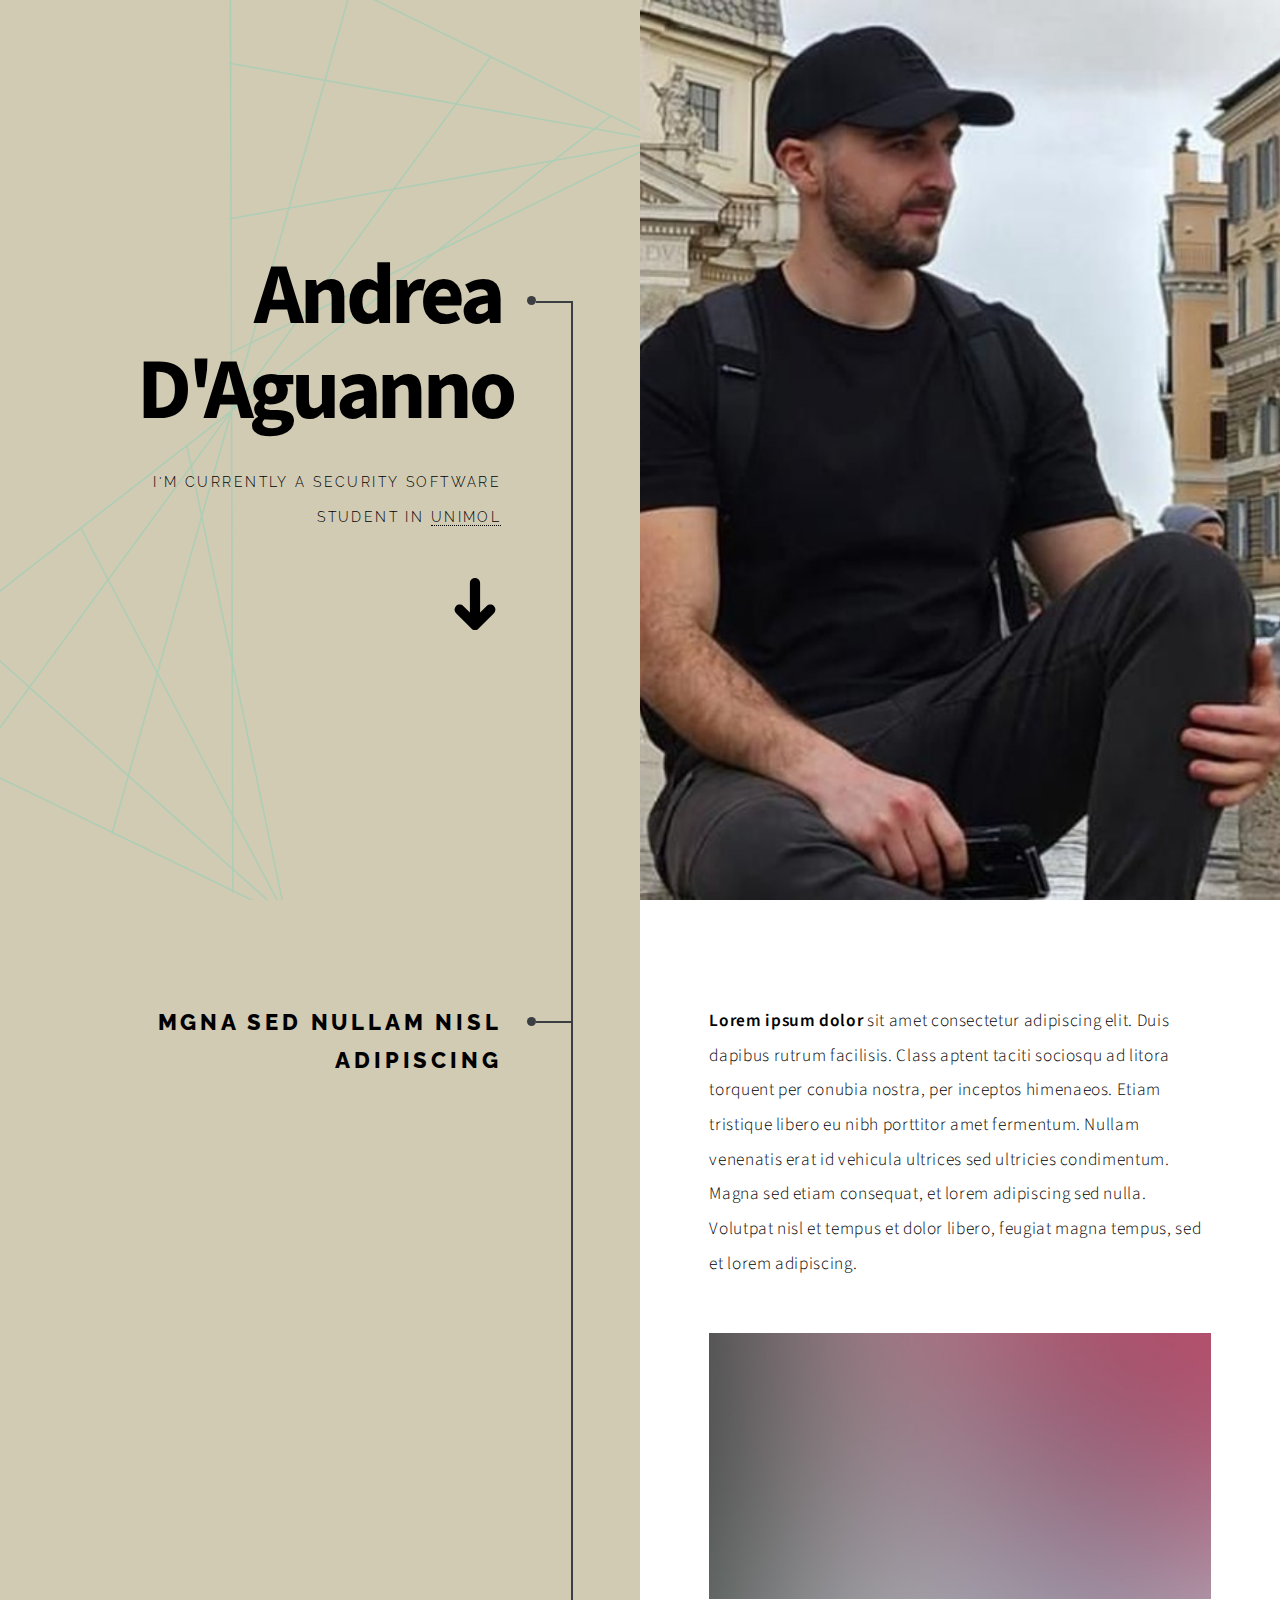
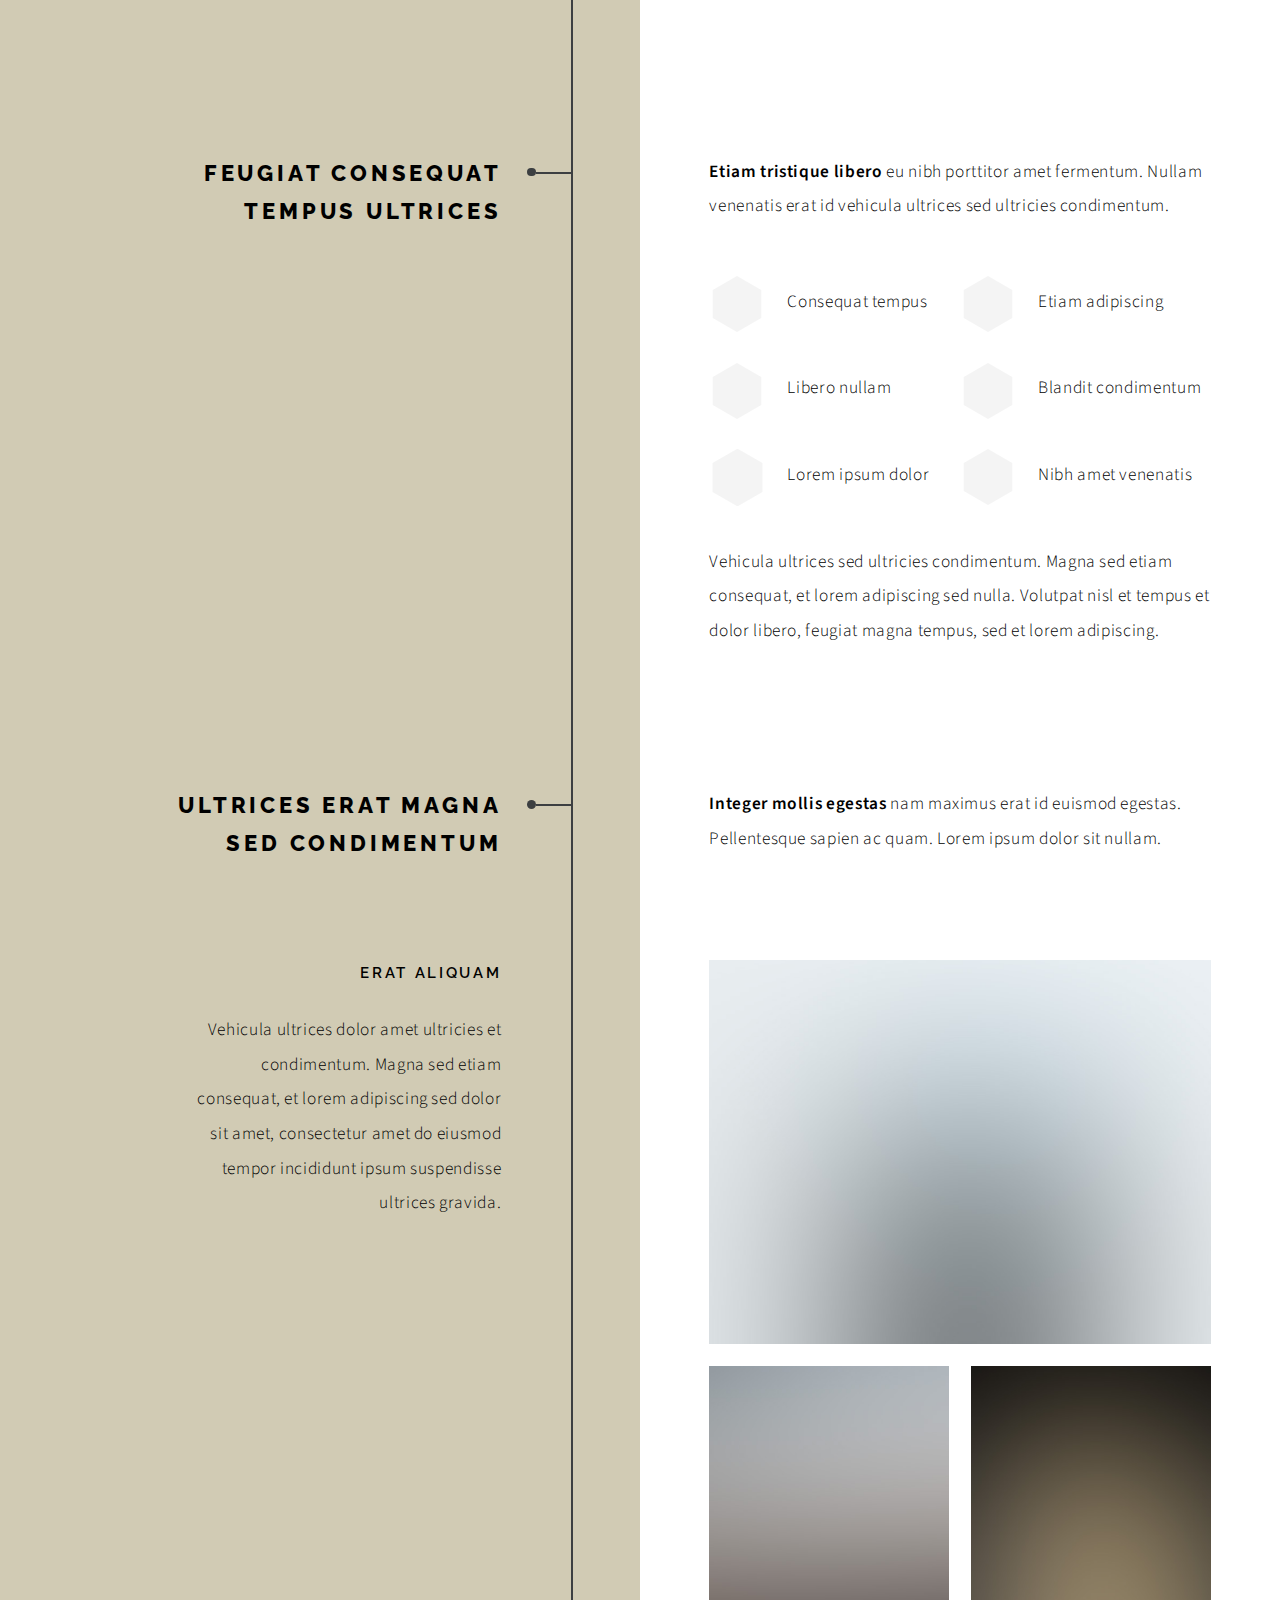
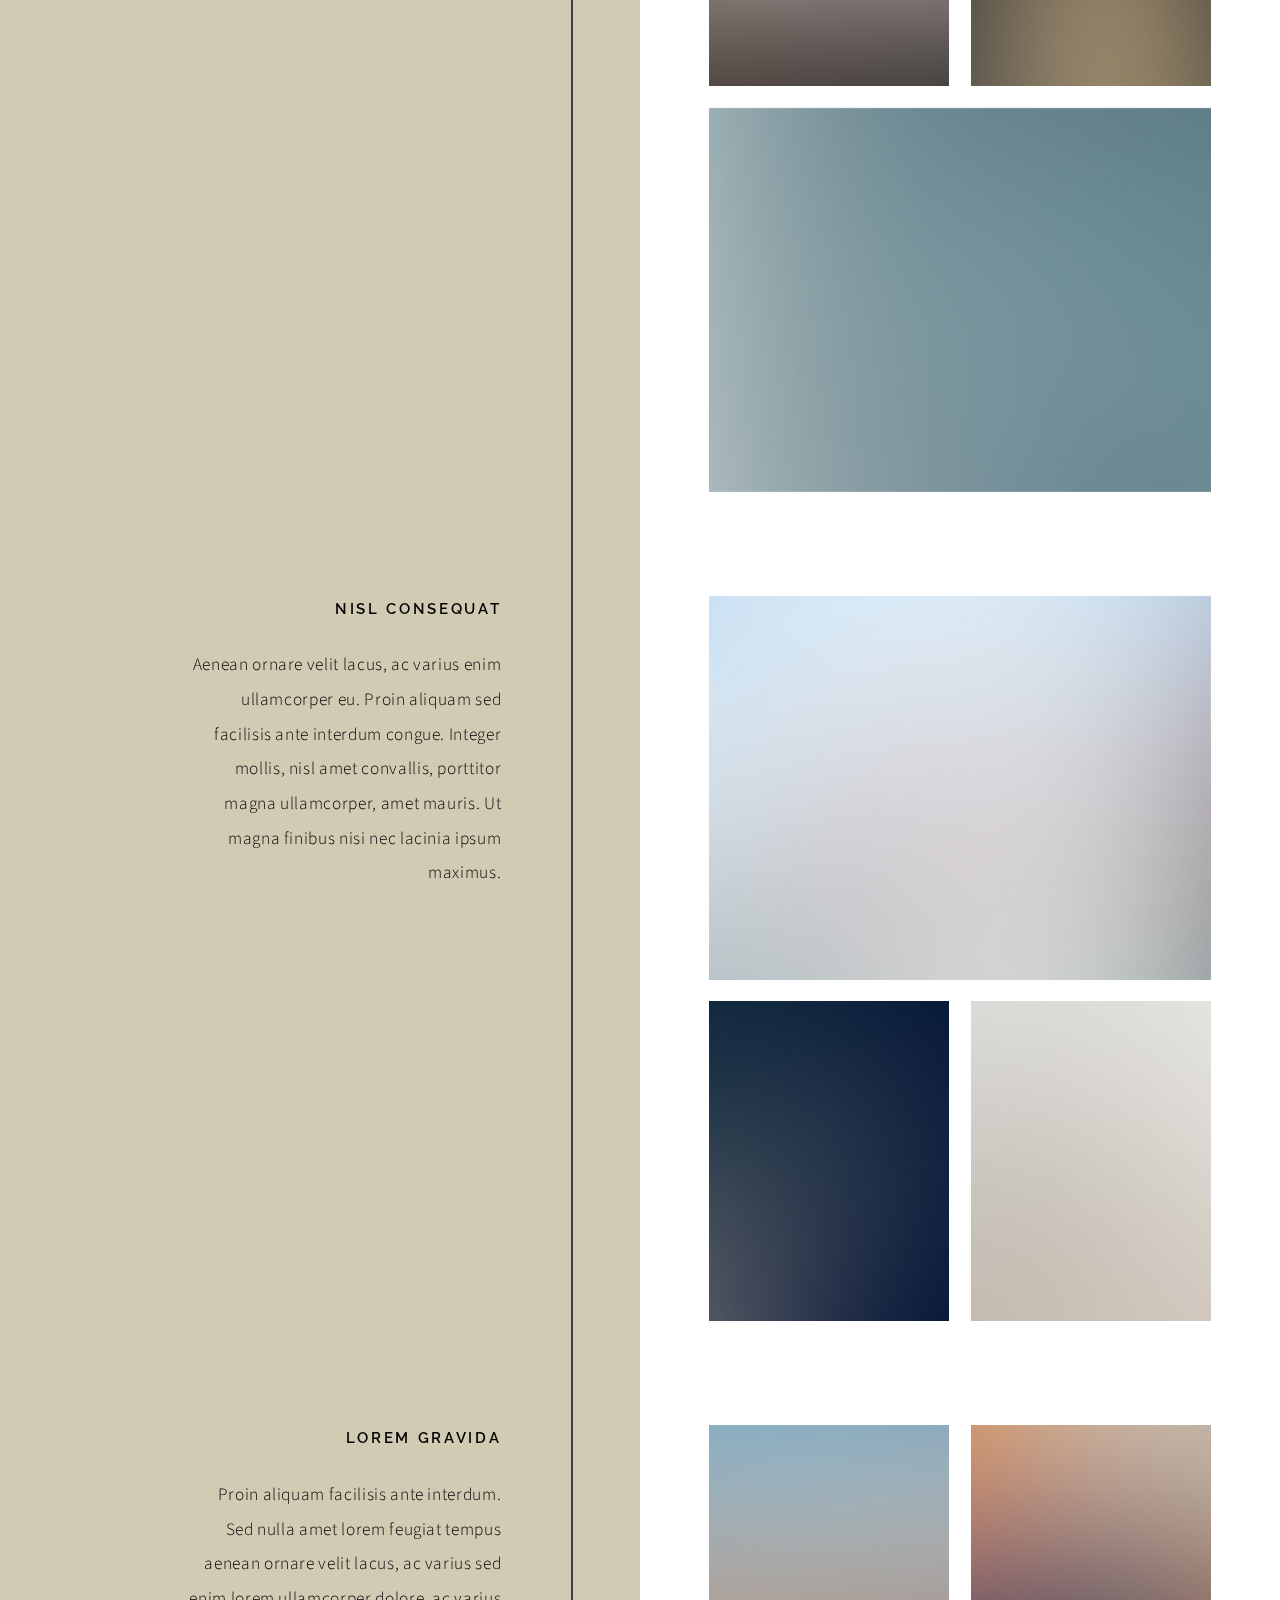
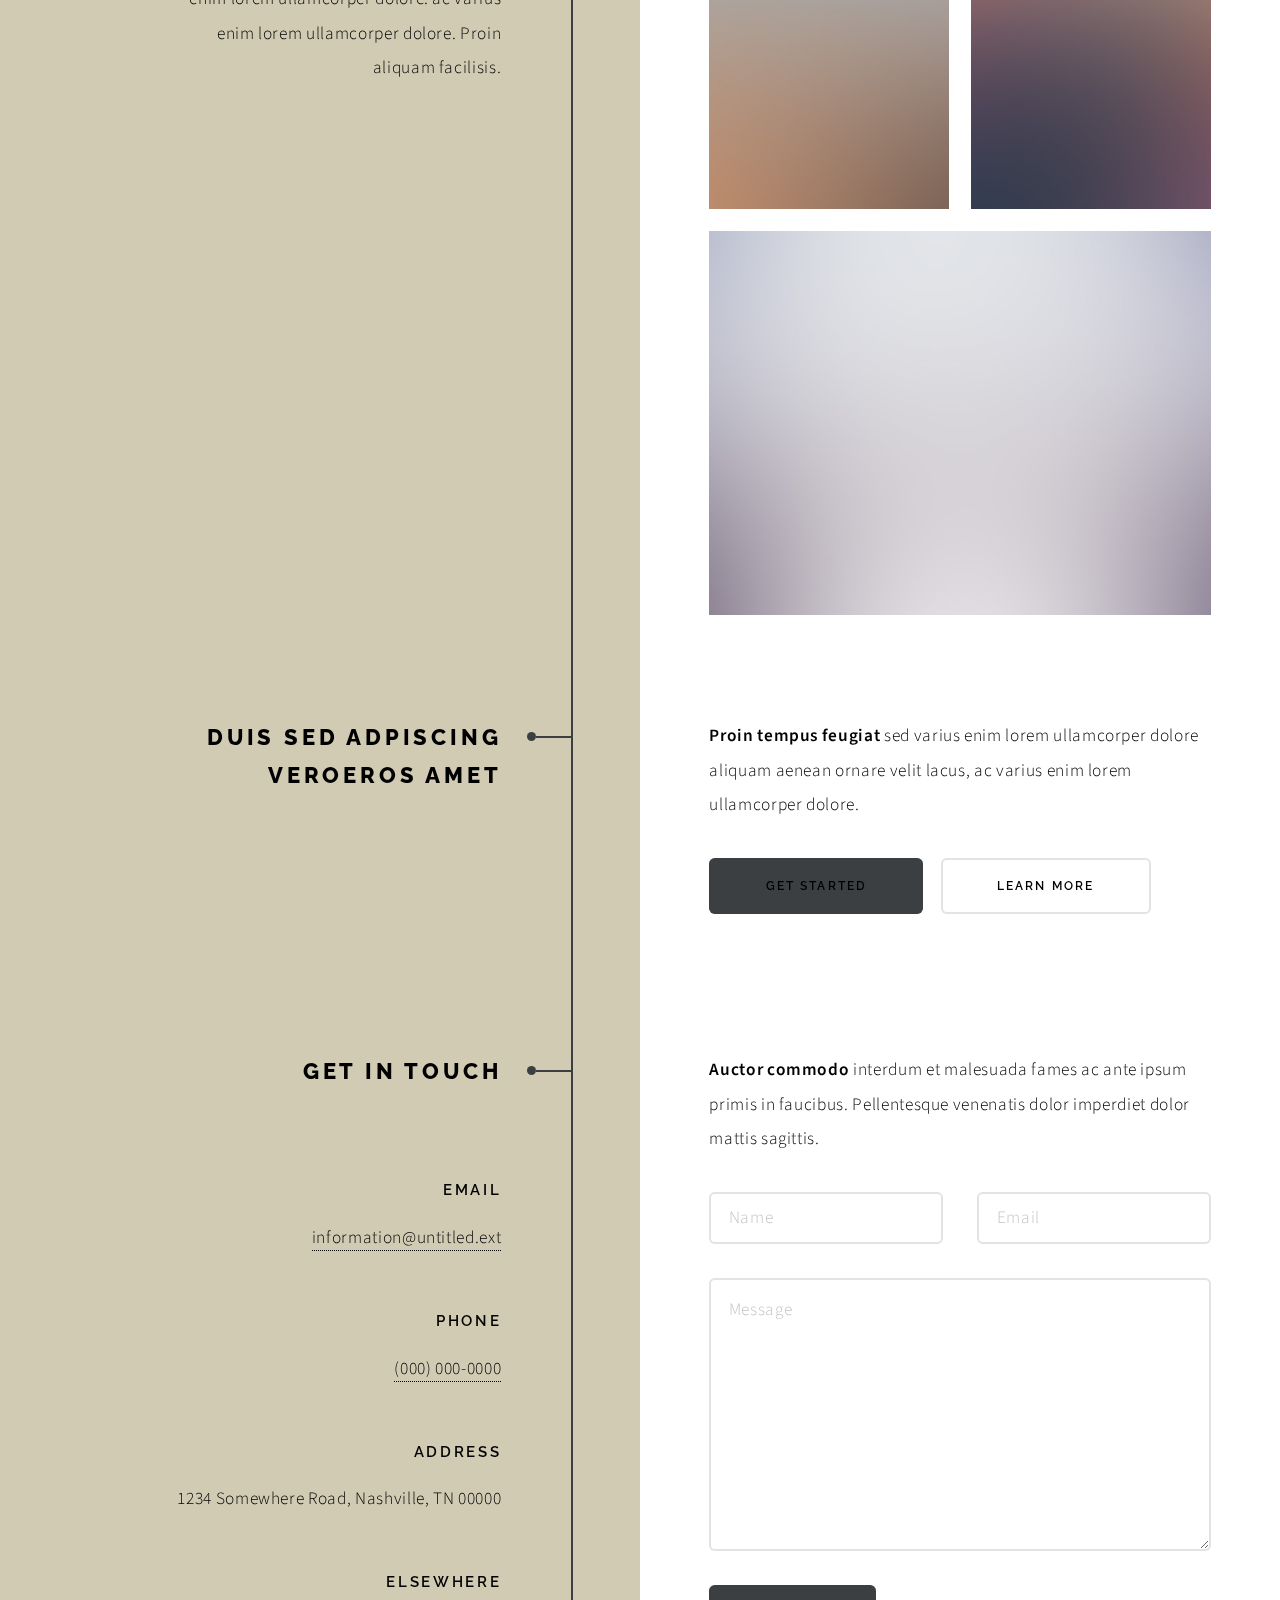
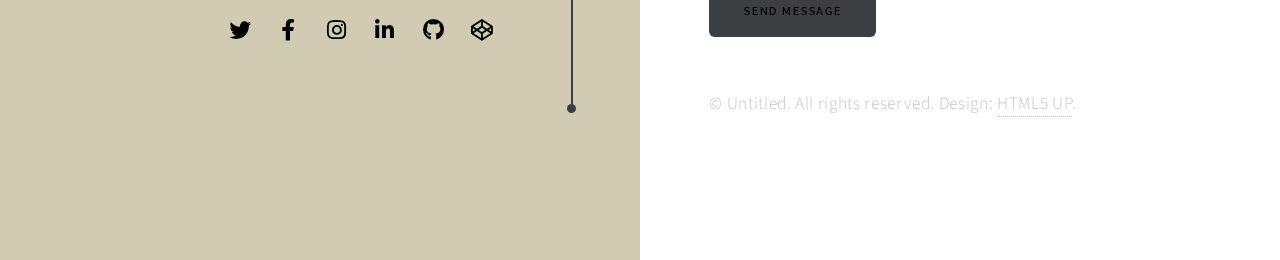
==== commit b663bfc8: "video" ====
--- a/VERSION_2/index.html
+++ b/VERSION_2/index.html
@@ -35,7 +35,7 @@
 				<!-- Section -->
 					<section id="first">
 						<header>
-							<h2>Magna sed nullam nisl adipiscing</h2>
+							<h2>Mgna sed nullam nisl adipiscing</h2>
 						</header>
 						<div class="content">
 							<p><strong>Lorem ipsum dolor</strong> sit amet consectetur adipiscing elit. Duis dapibus rutrum facilisis. Class aptent taciti sociosqu ad litora torquent per conubia nostra, per inceptos himenaeos. Etiam tristique libero eu nibh porttitor amet fermentum. Nullam venenatis erat id vehicula ultrices sed ultricies condimentum. Magna sed etiam consequat, et lorem adipiscing sed nulla. Volutpat nisl et tempus et dolor libero, feugiat magna tempus, sed et lorem adipiscing.</p>
